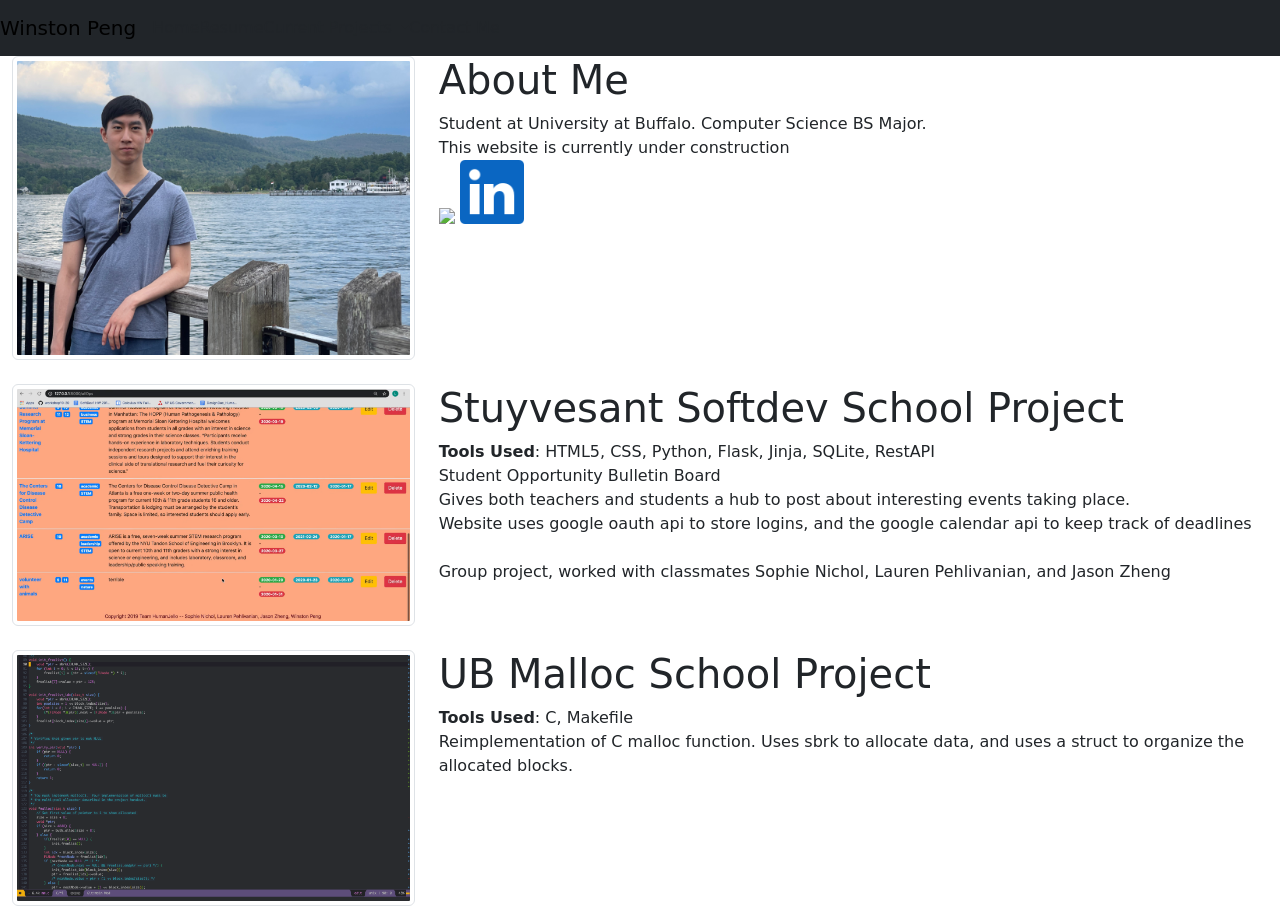
==== index.html @ 730447e4 "fix cse 220 link, but the repo is still private" ====
<!DOCTYPE html>
<html>
    <head>
        <meta charset="utf-8">
        <meta name="viewport" content="width=device-width, initial-scale=1">

        <meta name="author" content="Winston Peng">

        <title> Winston Peng </title>

        <link href="https://cdn.jsdelivr.net/npm/bootstrap@5.1.3/dist/css/bootstrap.min.css" rel="stylesheet" integrity="sha384-1BmE4kWBq78iYhFldvKuhfTAU6auU8tT94WrHftjDbrCEXSU1oBoqyl2QvZ6jIW3" crossorigin="anonymous">
        <!-- <link rel="stylesheet" href="https://cdn.jsdelivr.net/npm/bootstrap@4.6.1/dist/css/bootstrap.min.css" integrity="sha384-zCbKRCUGaJDkqS1kPbPd7TveP5iyJE0EjAuZQTgFLD2ylzuqKfdKlfG/eSrtxUkn" crossorigin="anonymous"> -->
        <script src="https://code.jquery.com/jquery-3.4.1.min.js"></script>
        <!-- <script src="https://cdnjs.cloudflare.com/ajax/libs/popper.js/1.14.7/umd/popper.min.js"></script> -->
        <script src="https://stackpath.bootstrapcdn.com/bootstrap/4.3.1/js/bootstrap.min.js"></script>
        <link rel="stylesheet" href="https://fonts.googleapis.com/css?family=Montserrat:400,700%7CZilla+Slab:400,400i,700%7CRoboto+Mono&display=swap">
        <script src="https://kit.fontawesome.com/8652b3eb34.js" crossorigin="anonymous"></script>       

        <style type="text/css">
            .dropdown:hover .dropdown-menu {
                display: block;
            }
            .github-icon:hover {
                width: 70px
            }
            .icon-link {
                text-decoration: none;
                border: none;
            }
        </style>
    </head>
    <body>
        <div class="container-fluid">
            <div class="row">
                <nav class="navbar navbar-expand-sm bg-dark">
                    <div class="navbar-brand">
                        <div class="nav-item"> <a class="nav-link active" href="https://creativepenguin.github.io"> Winston Peng </a> </div>
                    </div>
                    <div class="collapse navbar-collapse show">
                        <div class="nav-item"> <a class="nav-link" href="https://creativepenguin.github.io"> Home </a> </div>
                        <div class="nav-item"> <a class="nav-link" href="resources/resume.pdf"> Resume </a></div>
                        <div class="nav-item dropdown"> 
                            <a class="nav-link dropdown-toggle" href="https://github.com/creativepenguin" data-toggle="dropdown" aria-expanded="false"> Current Projects </a> 
                            <div class="dropdown-menu">
                                <a class="dropdown-item" href="https://github.com/CreativePenguin/flix"> Codepath IOS Apps </a>
                                <a class="dropdown-item" href="https://github.com/CreativePenguin/d-dice"> Dnd Dice App </a>
                            </div>
                        </div>
                        <div class="nav-item"> <a class="nav-link" href="mailto: wpeng2@buffalo.edu"> Contact Me </a></div>
                    </div>
                </nav>
            </div>

            <div class="row">
                <div class="col-sm-4">
                    <img class="img-thumbnail" src="resources/headshot.jpg">
                </div>
                <div class="col-sm-8">
                    <h1>About Me</h1>
                    Student at University at Buffalo. Computer Science BS Major.
                    <br>
                    This website is currently under construction
                    <br>
                    <!-- <ul class="network-icon">
                        <li style="display: inline;">
                            <a href="https://github.com/CreativePenguin">
                                <img class="github-icon" src="resources/GitHub-Mark-64px.png">
                            </a>
                        </li>
                        <li style="display: inline;">
                            <a href="https://www.linkedin.com/in/winston-peng-1851bb230/">
                                <img class="github-icon" src="resources/In-Blue-72.png" style="width: 64px;">
                            </a>
                        </li>
                    </ul> -->
                    <a href="https://github.com/CreativePenguin" class="icon-link">
                        <img class="github-icon" src="resources/GitHub-Mark-64px.png">
                    </a>
                    <a href="https://www.linkedin.com/in/winston-peng-1851bb230/" class="icon-link">
                        <img class="github-icon" src="resources/In-Blue-72.png" style="width: 64px;">
                    </a>
                    <!-- <a href="mailto: wpeng2@buffalo.edu" class="icon-link">
                        <i class="fa-solid fa-envelope"></i>
                    </a> -->
                </div>
            </div>

            <br>

            <div class="row">
                <div class="col-sm-4">
                    <!-- <img class="img-thumbnail" src="resources/stuy-quiz-game.png"> -->
                    <img class="img-thumbnail" src="resources/stuy-op-board.png">
                </div>
                <div class="col-sm-8">
                    <h1>
                        Stuyvesant Softdev School Project 
                        <a href="https://github.com/snichol00/HumanJello" class="icon-link">
                            <i class="fa-brands fa-github">
                            </i>
                        </a>
                        <a href="https://youtu.be/OmoZDhp1rRk" class="icon-link">
                            <i class="fa-brands fa-youtube"></i>
                        </a>
                    </h1>
                    <b>Tools Used</b>: HTML5, CSS, Python, Flask, Jinja, SQLite, RestAPI
                    <br>
                    Student Opportunity Bulletin Board<br>
                    Gives both teachers and students a hub to post about interesting events taking place. <br>
                    Website uses google oauth api to store logins, and the google calendar api to keep
                    track of deadlines<br><br>
                    Group project, worked with classmates Sophie Nichol, Lauren Pehlivanian, and Jason Zheng
                </div>
            </div>

            <br>

            <div class="row">
                <div class="col-sm-4">
                    <img class="img-thumbnail" src="resources/systems-malloc.png">
                </div>
                <div class="col-sm-8">
                    <h1>
                        UB Malloc School Project
                        <!-- <a href="https://github.com/ub-cse220-f21/pa4-malloc-CreativePenguin">
                            <img src="resources/GitHub-Mark-32px.png">
                        </a> -->
                        <a href="https://github.com/ub-cse220-f21/pa4-malloc-CreativePenguin" class="icon-link">
                            <i class="fab-brands fa-github"></i>
                        </a>
                    </h1>
                    <b>Tools Used</b>: C, Makefile
                    <br>
                    Reimplementation of C malloc function. Uses sbrk to allocate data, and uses a struct to organize
                    the allocated blocks.
                </div>
            </div>

        </div>

        <script src="https://cdn.jsdelivr.net/npm/bootstrap@5.1.3/dist/js/bootstrap.bundle.min.js" integrity="sha384-ka7Sk0Gln4gmtz2MlQnikT1wXgYsOg+OMhuP+IlRH9sENBO0LRn5q+8nbTov4+1p" crossorigin="anonymous"></script>
    </body>
</html>
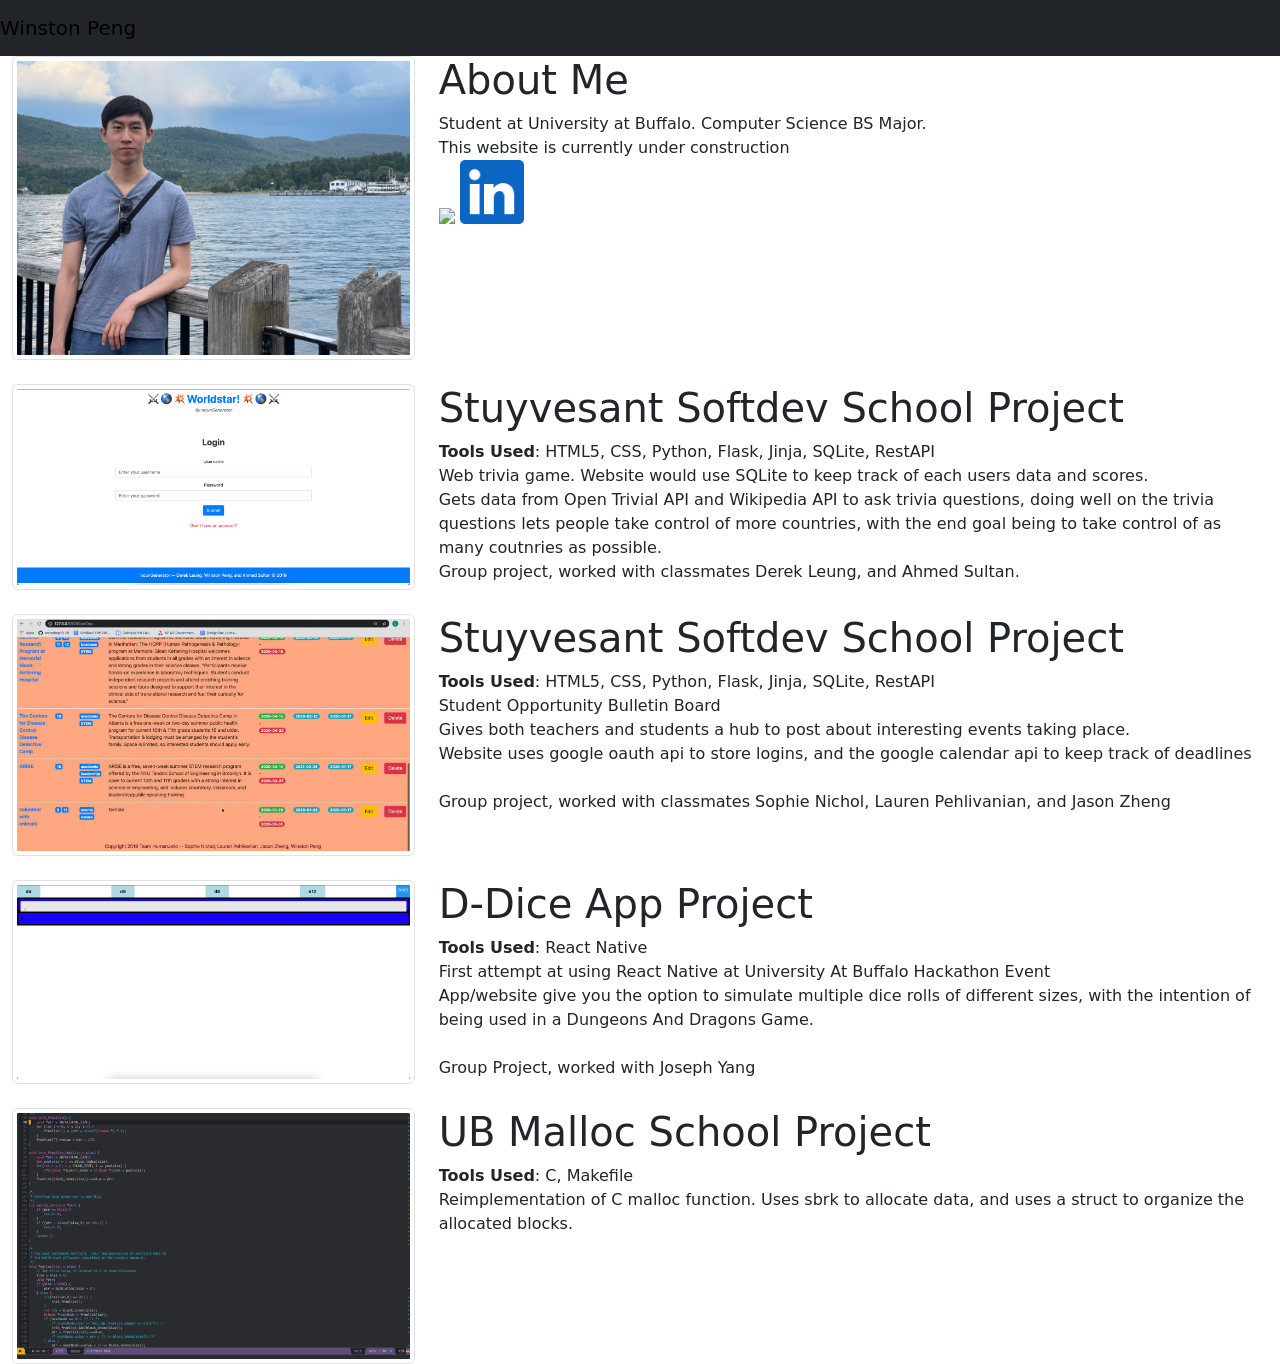
==== commit 3dfe299f: "Add more projects even the ones I'm not proud of Though unfortunately I couldn't add you, given that" ====
--- a/index.html
+++ b/index.html
@@ -17,16 +17,16 @@
         <script src="https://kit.fontawesome.com/8652b3eb34.js" crossorigin="anonymous"></script>       
 
         <style type="text/css">
-            .dropdown:hover .dropdown-menu {
-                display: block;
-            }
-            .github-icon:hover {
-                width: 70px
-            }
-            .icon-link {
-                text-decoration: none;
-                border: none;
-            }
+         .dropdown:hover .dropdown-menu {
+             display: block;
+         }
+         .github-icon:hover {
+             width: 70px
+         }
+         .icon-link {
+             text-decoration: none;
+             border: none;
+         }
         </style>
     </head>
     <body>
@@ -62,17 +62,17 @@
                     This website is currently under construction
                     <br>
                     <!-- <ul class="network-icon">
-                        <li style="display: inline;">
-                            <a href="https://github.com/CreativePenguin">
-                                <img class="github-icon" src="resources/GitHub-Mark-64px.png">
-                            </a>
-                        </li>
-                        <li style="display: inline;">
-                            <a href="https://www.linkedin.com/in/winston-peng-1851bb230/">
-                                <img class="github-icon" src="resources/In-Blue-72.png" style="width: 64px;">
-                            </a>
-                        </li>
-                    </ul> -->
+                         <li style="display: inline;">
+                         <a href="https://github.com/CreativePenguin">
+                         <img class="github-icon" src="resources/GitHub-Mark-64px.png">
+                         </a>
+                         </li>
+                         <li style="display: inline;">
+                         <a href="https://www.linkedin.com/in/winston-peng-1851bb230/">
+                         <img class="github-icon" src="resources/In-Blue-72.png" style="width: 64px;">
+                         </a>
+                         </li>
+                         </ul> -->
                     <a href="https://github.com/CreativePenguin" class="icon-link">
                         <img class="github-icon" src="resources/GitHub-Mark-64px.png">
                     </a>
@@ -80,8 +80,31 @@
                         <img class="github-icon" src="resources/In-Blue-72.png" style="width: 64px;">
                     </a>
                     <!-- <a href="mailto: wpeng2@buffalo.edu" class="icon-link">
-                        <i class="fa-solid fa-envelope"></i>
-                    </a> -->
+                         <i class="fa-solid fa-envelope"></i>
+                         </a> -->
+                </div>
+            </div>
+
+            <br>
+
+            <div class="row">
+                <div class="col-sm-4">
+                    <img class="img-thumbnail" src="resources/stuy-quiz-game.png">
+                </div>
+                <div class="col-sm-8">
+                    <h1>
+                        Stuyvesant Softdev School Project 
+                        <a href="https://github.com/CreativePenguin/nounGenerator">
+                            <i class="fa-brands fa-github"></i>
+                        </a>
+                    </h1>
+                    <b>Tools Used</b>: HTML5, CSS, Python, Flask, Jinja, SQLite, RestAPI
+                    <br>
+                    Web trivia game. Website would use SQLite to keep track of each users data and scores. <br>
+                    Gets data from Open Trivial API and Wikipedia API to ask trivia questions, doing well on 
+                    the trivia questions lets people take control of more countries, with the end goal being to
+                    take control of as many coutnries as possible. <br>
+                    Group project, worked with classmates Derek Leung, and Ahmed Sultan.
                 </div>
             </div>
 
@@ -117,16 +140,44 @@
 
             <div class="row">
                 <div class="col-sm-4">
+                    <img class="img-thumbnail" src="resources/d-dice-app.png">
+                </div>
+                <div class="col-sm-8">
+                    <h1>
+                        D-Dice App Project
+                        <!-- <a href="https://github.com/ub-cse220-f21/pa4-malloc-CreativePenguin">
+                             <img src="resources/GitHub-Mark-32px.png">
+                             </a> -->
+                        <a href="https://github.com/CreativePenguin/d-dice" class="icon-link">
+                            <i class="fa-brands fa-github"></i>
+                        </a>
+                    </h1>
+                    <b>Tools Used</b>: React Native
+                    <br>
+                    First attempt at using React Native at University At Buffalo Hackathon Event
+                    <br>
+                    App/website give you the option to simulate multiple dice rolls of different sizes,
+                    with the intention of being used in a Dungeons And Dragons Game.
+                    <br>
+                    <br>
+                    Group Project, worked with Joseph Yang
+                </div>
+            </div>
+
+            <br>
+
+            <div class="row">
+                <div class="col-sm-4">
                     <img class="img-thumbnail" src="resources/systems-malloc.png">
                 </div>
                 <div class="col-sm-8">
                     <h1>
                         UB Malloc School Project
                         <!-- <a href="https://github.com/ub-cse220-f21/pa4-malloc-CreativePenguin">
-                            <img src="resources/GitHub-Mark-32px.png">
-                        </a> -->
+                             <img src="resources/GitHub-Mark-32px.png">
+                             </a> -->
                         <a href="https://github.com/ub-cse220-f21/pa4-malloc-CreativePenguin" class="icon-link">
-                            <i class="fab-brands fa-github"></i>
+                            <i class="fa-brands fa-github"></i>
                         </a>
                     </h1>
                     <b>Tools Used</b>: C, Makefile
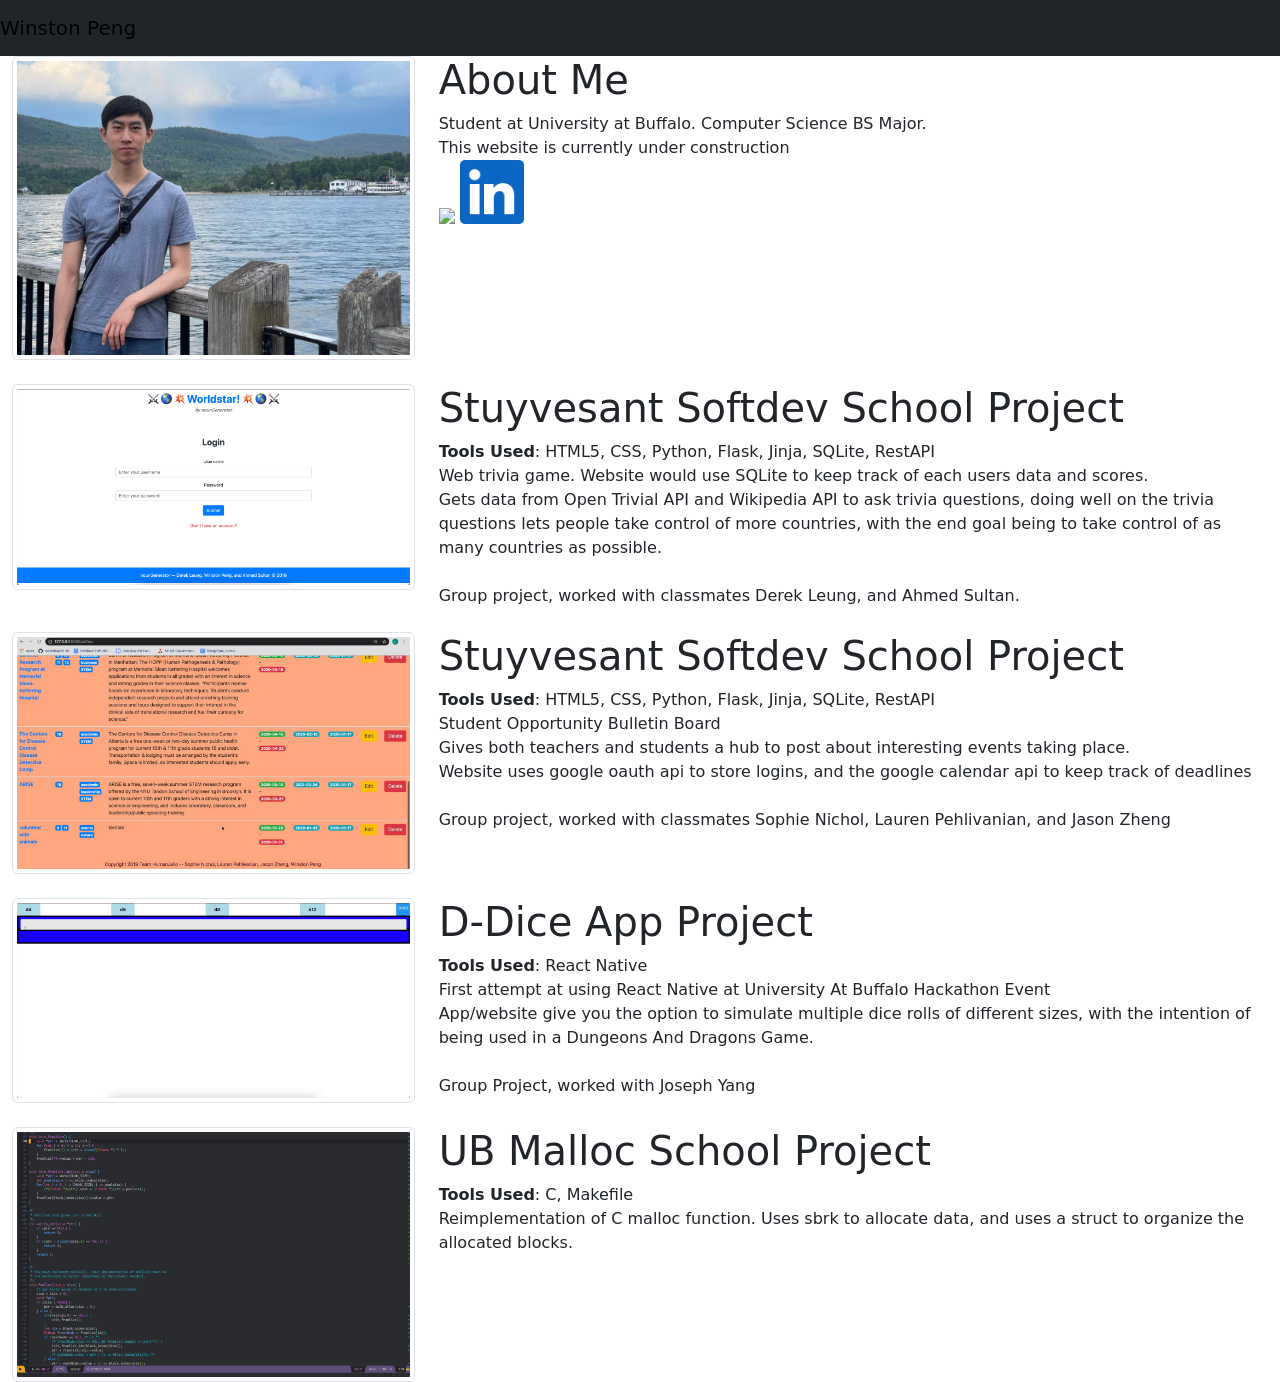
==== commit 3c2e8ff2: "Fix typo in countries Unfortunately, scientists are still unable to fix the fact that you're ugly." ====
--- a/index.html
+++ b/index.html
@@ -103,7 +103,7 @@
                     Web trivia game. Website would use SQLite to keep track of each users data and scores. <br>
                     Gets data from Open Trivial API and Wikipedia API to ask trivia questions, doing well on 
                     the trivia questions lets people take control of more countries, with the end goal being to
-                    take control of as many coutnries as possible. <br>
+                    take control of as many countries as possible. <br> <br>
                     Group project, worked with classmates Derek Leung, and Ahmed Sultan.
                 </div>
             </div>
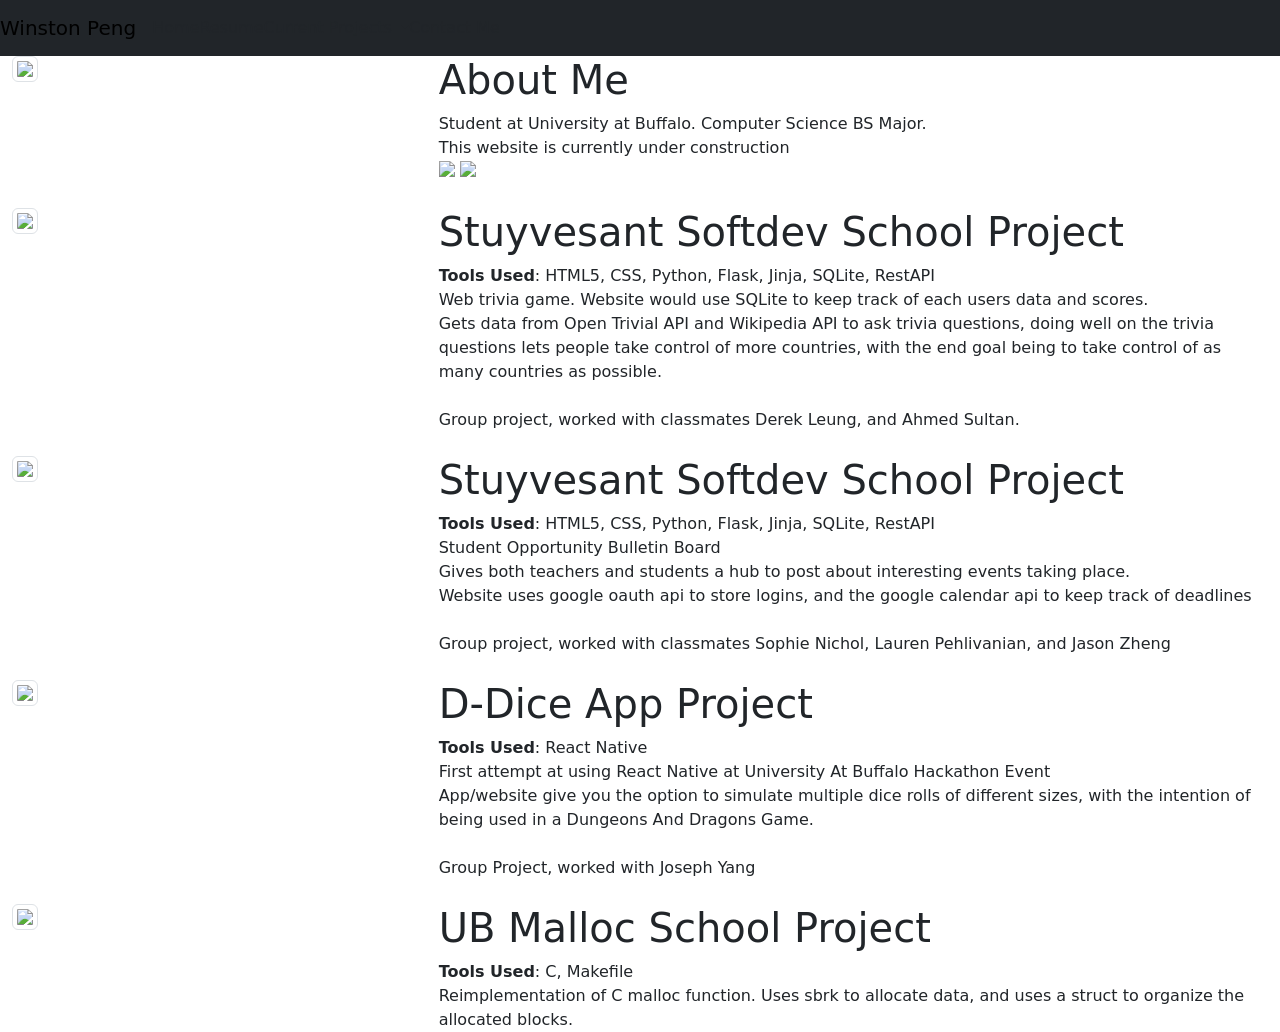
==== commit 31a22755: "Add the deadbeat buzzer thing that I might be too lazy to actually complete. What else is new?" ====
--- a/index.html
+++ b/index.html
@@ -15,6 +15,35 @@
         <script src="https://stackpath.bootstrapcdn.com/bootstrap/4.3.1/js/bootstrap.min.js"></script>
         <link rel="stylesheet" href="https://fonts.googleapis.com/css?family=Montserrat:400,700%7CZilla+Slab:400,400i,700%7CRoboto+Mono&display=swap">
         <script src="https://kit.fontawesome.com/8652b3eb34.js" crossorigin="anonymous"></script>       
+        <script type="text/javascript" src="https://npmcdn.com/parse/dist/parse.min.js"></script>
+
+        <script type="text/javascript">
+          Parse.initialize("a395qIKwrAXtwHaqzTTpTUml97jatfnlGYv6yYnk", "V0hE8wvo8veyhpxe0vwEHo5DwlY9coDzVVY4uWGT");
+          Parse.serverURL='https://parseapi.back4app.com/'
+
+          async function createParseUser() {
+            let user = new Parse.user();
+            user.set("username", document.getElementById("username").value);
+            user.set("email", document.getElementById("email").value);
+            user.set("password", document.getElementById("password").value);
+            try {
+              user = await user.save();
+              if (user !== null) {
+                alert(
+                  `New Object created with success! ObjectId: ${
+                    user.id
+                  }, ${user.get("username")}`
+                );
+              }
+            } catch (error) {
+              alert(`Error: ${error.message}`);
+            }
+          }
+
+          document.getElementById("createButton").addEventListener("click", async function () {
+            createParseUser();
+          });
+        </script>
 
         <style type="text/css">
          .dropdown:hover .dropdown-menu {
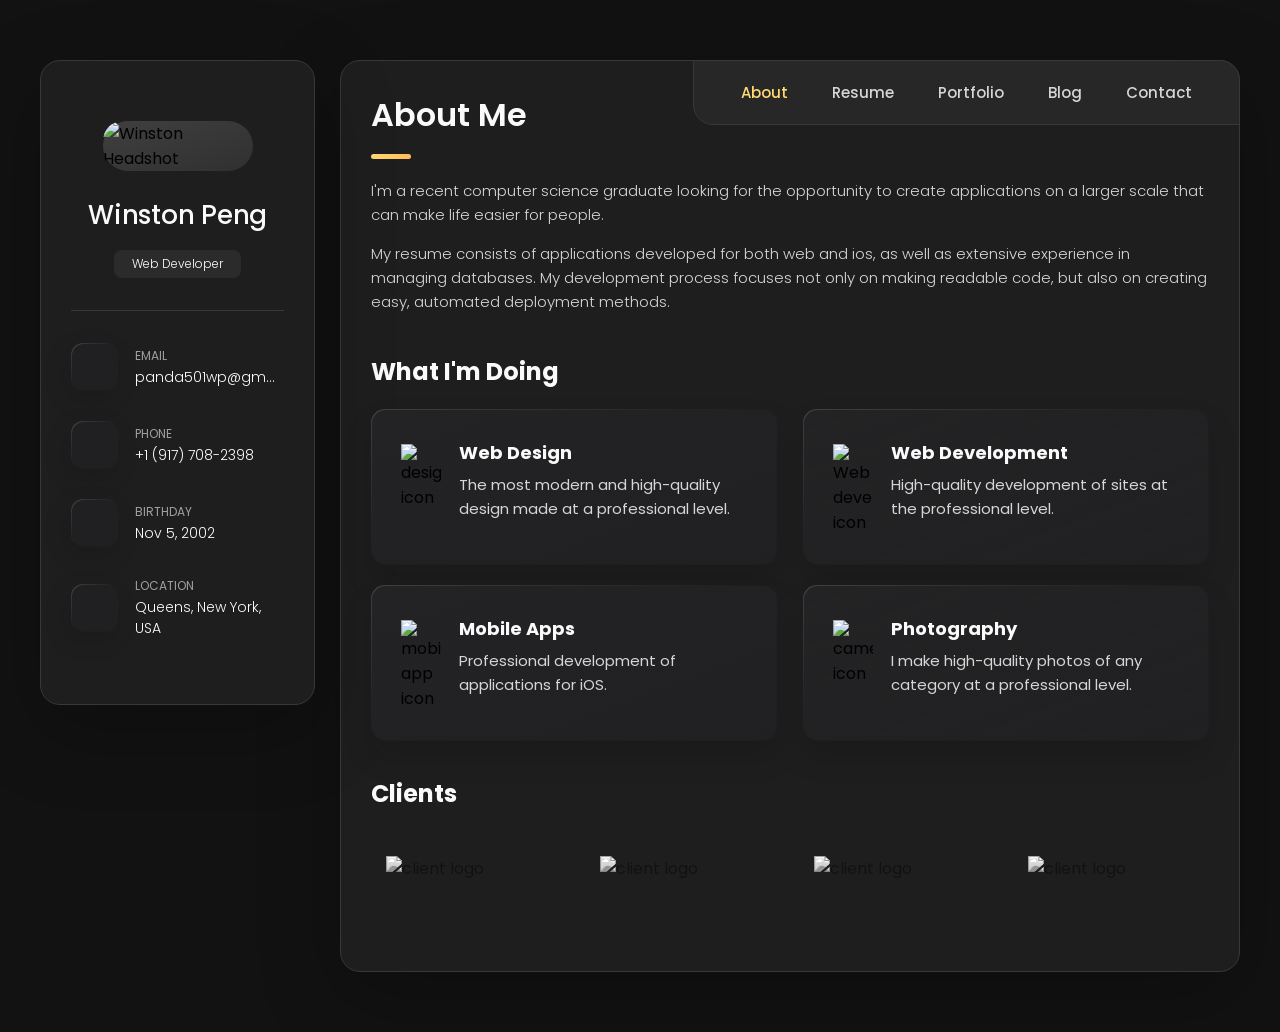
==== commit 0cafcde1: "Personalize initial welcome page, and attempt to modify blog" ====
--- a/index.html
+++ b/index.html
@@ -1,223 +1,916 @@
 <!DOCTYPE html>
-<html>
-    <head>
-        <meta charset="utf-8">
-        <meta name="viewport" content="width=device-width, initial-scale=1">
-
-        <meta name="author" content="Winston Peng">
-
-        <title> Winston Peng </title>
-
-        <link href="https://cdn.jsdelivr.net/npm/bootstrap@5.1.3/dist/css/bootstrap.min.css" rel="stylesheet" integrity="sha384-1BmE4kWBq78iYhFldvKuhfTAU6auU8tT94WrHftjDbrCEXSU1oBoqyl2QvZ6jIW3" crossorigin="anonymous">
-        <!-- <link rel="stylesheet" href="https://cdn.jsdelivr.net/npm/bootstrap@4.6.1/dist/css/bootstrap.min.css" integrity="sha384-zCbKRCUGaJDkqS1kPbPd7TveP5iyJE0EjAuZQTgFLD2ylzuqKfdKlfG/eSrtxUkn" crossorigin="anonymous"> -->
-        <script src="https://code.jquery.com/jquery-3.4.1.min.js"></script>
-        <!-- <script src="https://cdnjs.cloudflare.com/ajax/libs/popper.js/1.14.7/umd/popper.min.js"></script> -->
-        <script src="https://stackpath.bootstrapcdn.com/bootstrap/4.3.1/js/bootstrap.min.js"></script>
-        <link rel="stylesheet" href="https://fonts.googleapis.com/css?family=Montserrat:400,700%7CZilla+Slab:400,400i,700%7CRoboto+Mono&display=swap">
-        <script src="https://kit.fontawesome.com/8652b3eb34.js" crossorigin="anonymous"></script>       
-        <script type="text/javascript" src="https://npmcdn.com/parse/dist/parse.min.js"></script>
-
-        <script type="text/javascript">
-          Parse.initialize("a395qIKwrAXtwHaqzTTpTUml97jatfnlGYv6yYnk", "V0hE8wvo8veyhpxe0vwEHo5DwlY9coDzVVY4uWGT");
-          Parse.serverURL='https://parseapi.back4app.com/'
-
-          async function createParseUser() {
-            let user = new Parse.user();
-            user.set("username", document.getElementById("username").value);
-            user.set("email", document.getElementById("email").value);
-            user.set("password", document.getElementById("password").value);
-            try {
-              user = await user.save();
-              if (user !== null) {
-                alert(
-                  `New Object created with success! ObjectId: ${
-                    user.id
-                  }, ${user.get("username")}`
-                );
-              }
-            } catch (error) {
-              alert(`Error: ${error.message}`);
-            }
-          }
-
-          document.getElementById("createButton").addEventListener("click", async function () {
-            createParseUser();
-          });
-        </script>
-
-        <style type="text/css">
-         .dropdown:hover .dropdown-menu {
-             display: block;
-         }
-         .github-icon:hover {
-             width: 70px
-         }
-         .icon-link {
-             text-decoration: none;
-             border: none;
-         }
-        </style>
-    </head>
-    <body>
-        <div class="container-fluid">
-            <div class="row">
-                <nav class="navbar navbar-expand-sm bg-dark">
-                    <div class="navbar-brand">
-                        <div class="nav-item"> <a class="nav-link active" href="https://creativepenguin.github.io"> Winston Peng </a> </div>
-                    </div>
-                    <div class="collapse navbar-collapse show">
-                        <div class="nav-item"> <a class="nav-link" href="https://creativepenguin.github.io"> Home </a> </div>
-                        <div class="nav-item"> <a class="nav-link" href="resources/resume.pdf"> Resume </a></div>
-                        <div class="nav-item dropdown"> 
-                            <a class="nav-link dropdown-toggle" href="https://github.com/creativepenguin" data-toggle="dropdown" aria-expanded="false"> Current Projects </a> 
-                            <div class="dropdown-menu">
-                                <a class="dropdown-item" href="https://github.com/CreativePenguin/flix"> Codepath IOS Apps </a>
-                                <a class="dropdown-item" href="https://github.com/CreativePenguin/d-dice"> Dnd Dice App </a>
-                            </div>
-                        </div>
-                        <div class="nav-item"> <a class="nav-link" href="mailto: wpeng2@buffalo.edu"> Contact Me </a></div>
-                    </div>
-                </nav>
-            </div>
-
-            <div class="row">
-                <div class="col-sm-4">
-                    <img class="img-thumbnail" src="resources/headshot.jpg">
-                </div>
-                <div class="col-sm-8">
-                    <h1>About Me</h1>
-                    Student at University at Buffalo. Computer Science BS Major.
-                    <br>
-                    This website is currently under construction
-                    <br>
-                    <!-- <ul class="network-icon">
-                         <li style="display: inline;">
-                         <a href="https://github.com/CreativePenguin">
-                         <img class="github-icon" src="resources/GitHub-Mark-64px.png">
-                         </a>
-                         </li>
-                         <li style="display: inline;">
-                         <a href="https://www.linkedin.com/in/winston-peng-1851bb230/">
-                         <img class="github-icon" src="resources/In-Blue-72.png" style="width: 64px;">
-                         </a>
-                         </li>
-                         </ul> -->
-                    <a href="https://github.com/CreativePenguin" class="icon-link">
-                        <img class="github-icon" src="resources/GitHub-Mark-64px.png">
-                    </a>
-                    <a href="https://www.linkedin.com/in/winston-peng-1851bb230/" class="icon-link">
-                        <img class="github-icon" src="resources/In-Blue-72.png" style="width: 64px;">
-                    </a>
-                    <!-- <a href="mailto: wpeng2@buffalo.edu" class="icon-link">
-                         <i class="fa-solid fa-envelope"></i>
-                         </a> -->
-                </div>
-            </div>
-
-            <br>
-
-            <div class="row">
-                <div class="col-sm-4">
-                    <img class="img-thumbnail" src="resources/stuy-quiz-game.png">
-                </div>
-                <div class="col-sm-8">
-                    <h1>
-                        Stuyvesant Softdev School Project 
-                        <a href="https://github.com/CreativePenguin/nounGenerator">
-                            <i class="fa-brands fa-github"></i>
-                        </a>
-                    </h1>
-                    <b>Tools Used</b>: HTML5, CSS, Python, Flask, Jinja, SQLite, RestAPI
-                    <br>
-                    Web trivia game. Website would use SQLite to keep track of each users data and scores. <br>
-                    Gets data from Open Trivial API and Wikipedia API to ask trivia questions, doing well on 
-                    the trivia questions lets people take control of more countries, with the end goal being to
-                    take control of as many countries as possible. <br> <br>
-                    Group project, worked with classmates Derek Leung, and Ahmed Sultan.
-                </div>
-            </div>
-
-            <br>
-
-            <div class="row">
-                <div class="col-sm-4">
-                    <!-- <img class="img-thumbnail" src="resources/stuy-quiz-game.png"> -->
-                    <img class="img-thumbnail" src="resources/stuy-op-board.png">
-                </div>
-                <div class="col-sm-8">
-                    <h1>
-                        Stuyvesant Softdev School Project 
-                        <a href="https://github.com/snichol00/HumanJello" class="icon-link">
-                            <i class="fa-brands fa-github">
-                            </i>
-                        </a>
-                        <a href="https://youtu.be/OmoZDhp1rRk" class="icon-link">
-                            <i class="fa-brands fa-youtube"></i>
-                        </a>
-                    </h1>
-                    <b>Tools Used</b>: HTML5, CSS, Python, Flask, Jinja, SQLite, RestAPI
-                    <br>
-                    Student Opportunity Bulletin Board<br>
-                    Gives both teachers and students a hub to post about interesting events taking place. <br>
-                    Website uses google oauth api to store logins, and the google calendar api to keep
-                    track of deadlines<br><br>
-                    Group project, worked with classmates Sophie Nichol, Lauren Pehlivanian, and Jason Zheng
-                </div>
-            </div>
-
-            <br>
-
-            <div class="row">
-                <div class="col-sm-4">
-                    <img class="img-thumbnail" src="resources/d-dice-app.png">
-                </div>
-                <div class="col-sm-8">
-                    <h1>
-                        D-Dice App Project
-                        <!-- <a href="https://github.com/ub-cse220-f21/pa4-malloc-CreativePenguin">
-                             <img src="resources/GitHub-Mark-32px.png">
-                             </a> -->
-                        <a href="https://github.com/CreativePenguin/d-dice" class="icon-link">
-                            <i class="fa-brands fa-github"></i>
-                        </a>
-                    </h1>
-                    <b>Tools Used</b>: React Native
-                    <br>
-                    First attempt at using React Native at University At Buffalo Hackathon Event
-                    <br>
-                    App/website give you the option to simulate multiple dice rolls of different sizes,
-                    with the intention of being used in a Dungeons And Dragons Game.
-                    <br>
-                    <br>
-                    Group Project, worked with Joseph Yang
-                </div>
-            </div>
-
-            <br>
-
-            <div class="row">
-                <div class="col-sm-4">
-                    <img class="img-thumbnail" src="resources/systems-malloc.png">
-                </div>
-                <div class="col-sm-8">
-                    <h1>
-                        UB Malloc School Project
-                        <!-- <a href="https://github.com/ub-cse220-f21/pa4-malloc-CreativePenguin">
-                             <img src="resources/GitHub-Mark-32px.png">
-                             </a> -->
-                        <a href="https://github.com/ub-cse220-f21/pa4-malloc-CreativePenguin" class="icon-link">
-                            <i class="fa-brands fa-github"></i>
-                        </a>
-                    </h1>
-                    <b>Tools Used</b>: C, Makefile
-                    <br>
-                    Reimplementation of C malloc function. Uses sbrk to allocate data, and uses a struct to organize
-                    the allocated blocks.
-                </div>
-            </div>
-
+<html lang="en">
+
+<head>
+  <meta charset="UTF-8">
+  <meta http-equiv="X-UA-Compatible" content="IE=edge">
+  <meta name="viewport" content="width=device-width, initial-scale=1.0">
+  <title>vCard - Personal Portfolio</title>
+
+  <!--
+    - favicon
+  -->
+  <link rel="shortcut icon" href="./assets/images/logo.ico" type="image/x-icon">
+
+  <!--
+    - custom css link
+  -->
+  <link rel="stylesheet" href="./assets/css/style.css">
+
+  <!--
+    - google font link
+  -->
+  <link rel="preconnect" href="https://fonts.googleapis.com">
+  <link rel="preconnect" href="https://fonts.gstatic.com" crossorigin>
+  <link href="https://fonts.googleapis.com/css2?family=Poppins:wght@300;400;500;600&display=swap" rel="stylesheet">
+</head>
+
+<body>
+
+  <!--
+    - #MAIN
+  -->
+
+  <main>
+
+    <!--
+      - #SIDEBAR
+    -->
+
+    <aside class="sidebar" data-sidebar>
+
+      <div class="sidebar-info">
+
+        <figure class="avatar-box">
+          <!-- <img src="./assets/images/my-avatar.png" alt="Richard Headshot" width="80"> -->
+          <!-- <img src="./assets/images/RHA Headshot.jpg" alt="Winston Headshot" style="width: 80%; border-radius: 20px"> -->
+          <img src="./assets/images/RHA Headshot.jpg" alt="Winston Headshot" class="avatar-img">
+        </figure>
+
+        <div class="info-content">
+          <h1 class="name" title="Winston Peng">Winston Peng</h1>
+
+          <p class="title">Web Developer</p>
         </div>
 
-        <script src="https://cdn.jsdelivr.net/npm/bootstrap@5.1.3/dist/js/bootstrap.bundle.min.js" integrity="sha384-ka7Sk0Gln4gmtz2MlQnikT1wXgYsOg+OMhuP+IlRH9sENBO0LRn5q+8nbTov4+1p" crossorigin="anonymous"></script>
-    </body>
+        <button class="info_more-btn" data-sidebar-btn>
+          <span>Show Contacts</span>
+
+          <ion-icon name="chevron-down"></ion-icon>
+        </button>
+
+      </div>
+
+      <div class="sidebar-info_more">
+
+        <div class="separator"></div>
+
+        <ul class="contacts-list">
+
+          <li class="contact-item">
+
+            <div class="icon-box">
+              <ion-icon name="mail-outline"></ion-icon>
+            </div>
+
+            <div class="contact-info">
+              <p class="contact-title">Email</p>
+
+              <a href="mailto:panda501wp@gmail.com" class="contact-link">panda501wp@gmai.com</a>
+            </div>
+
+          </li>
+
+          <li class="contact-item">
+
+            <div class="icon-box">
+              <ion-icon name="phone-portrait-outline"></ion-icon>
+            </div>
+
+            <div class="contact-info">
+              <p class="contact-title">Phone</p>
+
+              <a href="tel:+19177082398" class="contact-link">+1 (917) 708-2398</a>
+            </div>
+
+          </li>
+
+          <li class="contact-item">
+
+            <div class="icon-box">
+              <ion-icon name="calendar-outline"></ion-icon>
+            </div>
+
+            <div class="contact-info">
+              <p class="contact-title">Birthday</p>
+
+              <time datetime="1982-06-23">Nov 5, 2002</time>
+            </div>
+
+          </li>
+
+          <li class="contact-item">
+
+            <div class="icon-box">
+              <ion-icon name="location-outline"></ion-icon>
+            </div>
+
+            <div class="contact-info">
+              <p class="contact-title">Location</p>
+
+              <address>Queens, New York, USA</address>
+            </div>
+
+          </li>
+
+        </ul>
+
+        <div class="separator"></div>
+
+        <ul class="social-list">
+
+          <li class="social-item">
+            <a href="https://linkedin.com/in/winston-peng" class="social-link">
+              <ion-icon name="logo-linkedin"></ion-icon>
+            </a>
+          </li>
+
+          <li class="social-item">
+            <a href="https://github.com/creativepenguin" class="social-link">
+              <ion-icon name="logo-github"></ion-icon>
+            </a>
+          </li>
+        </ul>
+
+      </div>
+
+    </aside>
+
+
+
+
+
+    <!--
+      - #main-content
+    -->
+
+    <div class="main-content">
+
+      <!--
+        - #NAVBAR
+      -->
+
+      <nav class="navbar">
+
+        <ul class="navbar-list">
+
+          <li class="navbar-item">
+            <button class="navbar-link  active" data-nav-link>About</button>
+          </li>
+
+          <li class="navbar-item">
+            <button class="navbar-link" data-nav-link>Resume</button>
+          </li>
+
+          <li class="navbar-item">
+            <button class="navbar-link" data-nav-link>Portfolio</button>
+          </li>
+
+          <li class="navbar-item">
+            <button class="navbar-link" data-nav-link>Blog</button>
+          </li>
+
+          <li class="navbar-item">
+            <button class="navbar-link" data-nav-link>Contact</button>
+          </li>
+
+        </ul>
+
+      </nav>
+
+
+
+
+
+      <!--
+        - #ABOUT
+      -->
+
+      <article class="about  active" data-page="about">
+
+        <header>
+          <h2 class="h2 article-title">About me</h2>
+        </header>
+
+        <section class="about-text">
+          <p>
+            I'm a recent computer science graduate looking for the opportunity to create applications on a larger scale that can make life easier for people.
+            <!-- I'm Creative Director and UI/UX Designer from Sydney, Australia, working in web development and print media. I enjoy turning complex problems into simple, beautiful and intuitive designs.  -->
+          </p>
+
+          <p>
+            My resume consists of applications developed for both web and ios, as well as extensive experience in managing databases.
+            <!-- I focus on making projects that would make life easier for myself, or give people the opportunity to share things with other people that would make life eaiser for them. -->
+            My development process focuses not only on making readable code, but also on creating easy, automated deployment methods.
+            <!-- Each of my projects have a focus on creating a product that is not only easy to use, but also easy to develop for, and contribute to. -->
+            <!-- My job is to build your website so that it is functional and user-friendly but at the same time attractive. Moreover, I add personal touch to your product and make sure that is eye-catching and easy to use. My aim is to bring across your message and identity in the most creative way. I created web design for many famous brand companies.  -->
+          </p>
+        </section>
+
+
+        <!--
+          - service
+        -->
+
+        <section class="service">
+
+          <h3 class="h3 service-title">What i'm doing</h3>
+
+          <ul class="service-list">
+
+            <li class="service-item">
+
+              <div class="service-icon-box">
+                <img src="./assets/images/icon-design.svg
+                " alt="design icon" width="40">
+              </div>
+
+              <div class="service-content-box">
+                <h4 class="h4 service-item-title">Web design</h4>
+
+                <p class="service-item-text">
+                  The most modern and high-quality design made at a professional level.
+                </p>
+              </div>
+
+            </li>
+
+            <li class="service-item">
+
+              <div class="service-icon-box">
+                <img src="./assets/images/icon-dev.svg" alt="Web development icon" width="40">
+              </div>
+
+              <div class="service-content-box">
+                <h4 class="h4 service-item-title">Web development</h4>
+
+                <p class="service-item-text">
+                  High-quality development of sites at the professional level.
+                </p>
+              </div>
+
+            </li>
+
+            <li class="service-item">
+
+              <div class="service-icon-box">
+                <img src="./assets/images/icon-app.svg" alt="mobile app icon" width="40">
+              </div>
+
+              <div class="service-content-box">
+                <h4 class="h4 service-item-title">Mobile apps</h4>
+
+                <p class="service-item-text">
+                  Professional development of applications for iOS.
+                </p>
+              </div>
+
+            </li>
+
+            <li class="service-item">
+
+              <div class="service-icon-box">
+                <img src="./assets/images/icon-photo.svg" alt="camera icon" width="40">
+              </div>
+
+              <div class="service-content-box">
+                <h4 class="h4 service-item-title">Photography</h4>
+
+                <p class="service-item-text">
+                  I make high-quality photos of any category at a professional level.
+                </p>
+              </div>
+
+            </li>
+
+          </ul>
+
+        </section>
+
+
+        <!--
+          - testimonials modal
+        -->
+
+        <div class="modal-container" data-modal-container>
+
+          <div class="overlay" data-overlay></div>
+
+          <section class="testimonials-modal">
+
+            <button class="modal-close-btn" data-modal-close-btn>
+              <ion-icon name="close-outline"></ion-icon>
+            </button>
+
+            <div class="modal-img-wrapper">
+              <figure class="modal-avatar-box">
+                <img src="./assets/images/avatar-1.png" alt="Daniel lewis" width="80" data-modal-img>
+              </figure>
+
+              <img src="./assets/images/icon-quote.svg" alt="quote icon">
+            </div>
+
+            <div class="modal-content">
+
+              <h4 class="h3 modal-title" data-modal-title>Daniel lewis</h4>
+
+              <time datetime="2021-06-14">14 June, 2021</time>
+
+              <div data-modal-text>
+                <p>
+                  Richard was hired to create a corporate identity. We were very pleased with the work done. She has a
+                  lot of experience
+                  and is very concerned about the needs of client. Lorem ipsum dolor sit amet, ullamcous cididt
+                  consectetur adipiscing
+                  elit, seds do et eiusmod tempor incididunt ut laborels dolore magnarels alia.
+                </p>
+              </div>
+
+            </div>
+
+          </section>
+
+        </div>
+
+
+        <!--
+          - clients
+        -->
+
+        <section class="clients">
+
+          <h3 class="h3 clients-title">Clients</h3>
+
+          <ul class="clients-list has-scrollbar">
+
+            <li class="clients-item">
+              <a href="#">
+                <img src="./assets/images/logo-1-color.png" alt="client logo">
+              </a>
+            </li>
+
+            <li class="clients-item">
+              <a href="#">
+                <img src="./assets/images/logo-2-color.png" alt="client logo">
+              </a>
+            </li>
+
+            <li class="clients-item">
+              <a href="#">
+                <img src="./assets/images/logo-3-color.png" alt="client logo">
+              </a>
+            </li>
+
+            <li class="clients-item">
+              <a href="#">
+                <img src="./assets/images/logo-4-color.png" alt="client logo">
+              </a>
+            </li>
+
+            <li class="clients-item">
+              <a href="#">
+                <img src="./assets/images/logo-5-color.png" alt="client logo">
+              </a>
+            </li>
+
+            <li class="clients-item">
+              <a href="#">
+                <img src="./assets/images/logo-6-color.png" alt="client logo">
+              </a>
+            </li>
+
+          </ul>
+
+        </section>
+
+      </article>
+
+
+
+
+
+      <!--
+        - #RESUME
+      -->
+
+      <article class="resume" data-page="resume">
+
+        <header>
+          <h2 class="h2 article-title">Resume</h2>
+        </header>
+
+        <section class="timeline">
+
+          <div class="title-wrapper">
+            <div class="icon-box">
+              <ion-icon name="book-outline"></ion-icon>
+            </div>
+
+            <h3 class="h3">Education</h3>
+          </div>
+
+          <ol class="timeline-list">
+
+            <li class="timeline-item">
+
+              <h4 class="h4 timeline-item-title">University at Buffalo</h4>
+
+              <span>2020 — 2024</span>
+
+              <p class="timeline-text">
+              </p>
+
+            </li>
+
+            <li class="timeline-item">
+
+              <h4 class="h4 timeline-item-title">Stuyvesant High School</h4>
+
+              <span>2016 — 2020</span>
+
+              <p class="timeline-text">
+                Robotics Club -- Head of Freshmen Orientation
+              </p>
+
+            </li>
+
+          </ol>
+
+        </section>
+
+        <section class="timeline">
+
+          <div class="title-wrapper">
+            <div class="icon-box">
+              <ion-icon name="book-outline"></ion-icon>
+            </div>
+
+            <h3 class="h3">Experience</h3>
+          </div>
+
+          <ol class="timeline-list">
+
+            <li class="timeline-item">
+
+              <h4 class="h4 timeline-item-title">Creative director</h4>
+
+              <span>2015 — Present</span>
+
+              <p class="timeline-text">
+                Nemo enim ipsam voluptatem blanditiis praesentium voluptum delenit atque corrupti, quos dolores et qvuas
+                molestias
+                exceptur.
+              </p>
+
+            </li>
+
+            <li class="timeline-item">
+
+              <h4 class="h4 timeline-item-title">Art director</h4>
+
+              <span>2013 — 2015</span>
+
+              <p class="timeline-text">
+                Nemo enims ipsam voluptatem, blanditiis praesentium voluptum delenit atque corrupti, quos dolores et
+                quas molestias
+                exceptur.
+              </p>
+
+            </li>
+
+            <li class="timeline-item">
+
+              <h4 class="h4 timeline-item-title">Web designer</h4>
+
+              <span>2010 — 2013</span>
+
+              <p class="timeline-text">
+                Nemo enims ipsam voluptatem, blanditiis praesentium voluptum delenit atque corrupti, quos dolores et
+                quas molestias
+                exceptur.
+              </p>
+
+            </li>
+
+          </ol>
+
+        </section>
+
+        <section class="skill">
+
+          <h3 class="h3 skills-title">My skills</h3>
+
+          <ul class="skills-list content-card">
+
+            <li class="skills-item">
+
+              <div class="title-wrapper">
+                <h5 class="h5">Web design</h5>
+                <data value="80">80%</data>
+              </div>
+
+              <div class="skill-progress-bg">
+                <div class="skill-progress-fill" style="width: 80%;"></div>
+              </div>
+
+            </li>
+
+            <li class="skills-item">
+
+              <div class="title-wrapper">
+                <h5 class="h5">Graphic design</h5>
+                <data value="70">70%</data>
+              </div>
+
+              <div class="skill-progress-bg">
+                <div class="skill-progress-fill" style="width: 70%;"></div>
+              </div>
+
+            </li>
+
+            <li class="skills-item">
+
+              <div class="title-wrapper">
+                <h5 class="h5">Branding</h5>
+                <data value="90">90%</data>
+              </div>
+
+              <div class="skill-progress-bg">
+                <div class="skill-progress-fill" style="width: 90%;"></div>
+              </div>
+
+            </li>
+
+            <li class="skills-item">
+
+              <div class="title-wrapper">
+                <h5 class="h5">WordPress</h5>
+                <data value="50">50%</data>
+              </div>
+
+              <div class="skill-progress-bg">
+                <div class="skill-progress-fill" style="width: 50%;"></div>
+              </div>
+
+            </li>
+
+          </ul>
+
+        </section>
+
+      </article>
+
+
+
+
+
+      <!--
+        - #PORTFOLIO
+      -->
+
+      <article class="portfolio" data-page="portfolio">
+
+        <header>
+          <h2 class="h2 article-title">Portfolio</h2>
+        </header>
+
+        <section class="projects">
+
+          <!-- <ul class="filter-list">
+
+            <li class="filter-item">
+              <button class="active" data-filter-btn>All</button>
+            </li>
+
+            <li class="filter-item">
+              <button data-filter-btn>Web design</button>
+            </li>
+
+            <li class="filter-item">
+              <button data-filter-btn>Applications</button>
+            </li>
+
+            <li class="filter-item">
+              <button data-filter-btn>Web development</button>
+            </li>
+
+          </ul> -->
+
+          <div class="filter-select-box">
+
+            <button class="filter-select" data-select>
+
+              <div class="select-value" data-selecct-value>Select category</div>
+
+              <div class="select-icon">
+                <ion-icon name="chevron-down"></ion-icon>
+              </div>
+
+            </button>
+
+            <ul class="select-list">
+
+              <li class="select-item">
+                <button data-select-item>All</button>
+              </li>
+
+              <li class="select-item">
+                <button data-select-item>Web design</button>
+              </li>
+
+              <li class="select-item">
+                <button data-select-item>Applications</button>
+              </li>
+
+              <li class="select-item">
+                <button data-select-item>Web development</button>
+              </li>
+
+            </ul>
+
+          </div>
+
+          <ul class="project-list">
+
+            <li class="project-item active">
+              <a href="https://project442jjaws.mooo.com/jjaws/">
+                <figure class="project-img">
+                  <div class="project-item-icon-box">
+                    <ion-icon name="eye-outline"></ion-icon>
+                  </div>
+
+                  <img src="./assets/images/project442jjaws.png" alt="TA Scheduler" loading="lazy">
+                </figure>
+                <h3 class="project-title">Online OH (A Scheduler Aid for TA's)</h3>
+
+                <p class="project-category">PHP Project with phpMyAdmin</p>
+              </a>
+            </li>
+
+            <li class="project-item  active" data-filter-item data-category="web development">
+              <a href="https://project312jesse.mooo.com/">
+                <figure class="project-img">
+                  <div class="project-item-icon-box">
+                    <ion-icon name="eye-outline"></ion-icon>
+                  </div>
+
+                  <img src="./assets/images/project312jesse.png" alt="Project 312" loading="lazy">
+                </figure>
+
+                <h3 class="project-title">Picture Sharing Site</h3>
+
+                <p class="project-category">Flask Project with Websockets</p>
+
+              </a>
+            </li>
+
+            <li class="project-item  active" data-filter-item data-category="web design">
+              <a href="#">
+
+                <figure class="project-img">
+                  <div class="project-item-icon-box">
+                    <ion-icon name="eye-outline"></ion-icon>
+                  </div>
+
+                  <img src="./assets/images/project-3.jpg" alt="fundo" loading="lazy">
+                </figure>
+
+                <h3 class="project-title">Fundo</h3>
+
+                <p class="project-category">Web design</p>
+
+              </a>
+            </li>
+
+            <li class="project-item  active" data-filter-item data-category="applications">
+              <a href="#">
+
+                <figure class="project-img">
+                  <div class="project-item-icon-box">
+                    <ion-icon name="eye-outline"></ion-icon>
+                  </div>
+
+                  <img src="./assets/images/project-4.png" alt="brawlhalla" loading="lazy">
+                </figure>
+
+                <h3 class="project-title">Brawlhalla</h3>
+
+                <p class="project-category">Applications</p>
+
+              </a>
+            </li>
+
+            <li class="project-item  active" data-filter-item data-category="web design">
+              <a href="#">
+
+                <figure class="project-img">
+                  <div class="project-item-icon-box">
+                    <ion-icon name="eye-outline"></ion-icon>
+                  </div>
+
+                  <img src="./assets/images/project-5.png" alt="dsm." loading="lazy">
+                </figure>
+
+                <h3 class="project-title">DSM.</h3>
+
+                <p class="project-category">Web design</p>
+
+              </a>
+            </li>
+
+            <li class="project-item  active" data-filter-item data-category="web design">
+              <a href="#">
+
+                <figure class="project-img">
+                  <div class="project-item-icon-box">
+                    <ion-icon name="eye-outline"></ion-icon>
+                  </div>
+
+                  <img src="./assets/images/project-6.png" alt="metaspark" loading="lazy">
+                </figure>
+
+                <h3 class="project-title">MetaSpark</h3>
+
+                <p class="project-category">Web design</p>
+
+              </a>
+            </li>
+
+            <li class="project-item  active" data-filter-item data-category="web development">
+              <a href="#">
+
+                <figure class="project-img">
+                  <div class="project-item-icon-box">
+                    <ion-icon name="eye-outline"></ion-icon>
+                  </div>
+
+                  <img src="./assets/images/project-7.png" alt="summary" loading="lazy">
+                </figure>
+
+                <h3 class="project-title">Summary</h3>
+
+                <p class="project-category">Web development</p>
+
+              </a>
+            </li>
+
+            <li class="project-item  active" data-filter-item data-category="applications">
+              <a href="#">
+
+                <figure class="project-img">
+                  <div class="project-item-icon-box">
+                    <ion-icon name="eye-outline"></ion-icon>
+                  </div>
+
+                  <img src="./assets/images/project-8.jpg" alt="task manager" loading="lazy">
+                </figure>
+
+                <h3 class="project-title">Task Manager</h3>
+
+                <p class="project-category">Applications</p>
+
+              </a>
+            </li>
+
+            <li class="project-item  active" data-filter-item data-category="web development">
+              <a href="#">
+
+                <figure class="project-img">
+                  <div class="project-item-icon-box">
+                    <ion-icon name="eye-outline"></ion-icon>
+                  </div>
+
+                  <img src="./assets/images/project-9.png" alt="arrival" loading="lazy">
+                </figure>
+
+                <h3 class="project-title">Arrival</h3>
+
+                <p class="project-category">Web development</p>
+
+              </a>
+            </li>
+
+          </ul>
+
+        </section>
+
+      </article>
+
+
+
+
+
+      <!--
+        - #BLOG
+      -->
+
+      <article class="blog" data-page="blog">
+
+        <header>
+          <h2 class="h2 article-title">Portfolio Redesign</h2>
+        </header>
+
+        <section class="blog-posts">
+
+          <div class="blank-columns"></div>
+          <div class="content-columns">
+            Lorem ipsum dolor sit amet, consectetur adipiscing elit, sed do eiusmod tempor incididunt ut labore et dolore magna aliqua. Ut enim ad minim veniam, quis nostrud exercitation ullamco laboris nisi ut aliquip ex ea commodo consequat. Duis aute irure dolor in reprehenderit in voluptate velit esse cillum dolore eu fugiat nulla pariatur. Excepteur sint occaecat cupidatat non proident, sunt in culpa qui officia deserunt mollit anim id est laborum.
+          </div>
+          <div class="content-columns">
+            Lorem ipsum dolor sit amet, consectetur adipiscing elit, sed do eiusmod tempor incididunt ut labore et dolore magna aliqua. Ut enim ad minim veniam, quis nostrud exercitation ullamco laboris nisi ut aliquip ex ea commodo consequat. Duis aute irure dolor in reprehenderit in voluptate velit esse cillum dolore eu fugiat nulla pariatur. Excepteur sint occaecat cupidatat non proident, sunt in culpa qui officia deserunt mollit anim id est laborum.
+          </div>
+          <div class="blank-columns"></div>
+
+          <div class="blank-columns"></div>
+          <div class="content-columns">
+            Lorem ipsum dolor sit amet, consectetur adipiscing elit, sed do eiusmod tempor incididunt ut labore et dolore magna aliqua. Ut enim ad minim veniam, quis nostrud exercitation ullamco laboris nisi ut aliquip ex ea commodo consequat. Duis aute irure dolor in reprehenderit in voluptate velit esse cillum dolore eu fugiat nulla pariatur. Excepteur sint occaecat cupidatat non proident, sunt in culpa qui officia deserunt mollit anim id est laborum.
+          </div>
+          <div class="content-columns">
+            Lorem ipsum dolor sit amet, consectetur adipiscing elit, sed do eiusmod tempor incididunt ut labore et dolore magna aliqua. Ut enim ad minim veniam, quis nostrud exercitation ullamco laboris nisi ut aliquip ex ea commodo consequat. Duis aute irure dolor in reprehenderit in voluptate velit esse cillum dolore eu fugiat nulla pariatur. Excepteur sint occaecat cupidatat non proident, sunt in culpa qui officia deserunt mollit anim id est laborum.
+          </div>
+          <div class="blank-columns"></div>
+
+        </section>
+
+      </article>
+
+
+
+
+
+      <!--
+        - #CONTACT
+      -->
+
+      <article class="contact" data-page="contact">
+
+        <header>
+          <h2 class="h2 article-title">Contact</h2>
+        </header>
+
+        <section class="mapbox" data-mapbox>
+          <figure>
+            <iframe
+              src="https://www.google.com/maps/embed?pb=!1m18!1m12!1m3!1d199666.5651251294!2d-121.58334177520186!3d38.56165006739519!2m3!1f0!2f0!3f0!3m2!1i1024!2i768!4f13.1!3m3!1m2!1s0x809ac672b28397f9%3A0x921f6aaa74197fdb!2sSacramento%2C%20CA%2C%20USA!5e0!3m2!1sen!2sbd!4v1647608789441!5m2!1sen!2sbd"
+              width="400" height="300" loading="lazy"></iframe>
+          </figure>
+        </section>
+
+        <section class="contact-form">
+
+          <h3 class="h3 form-title">Contact Form</h3>
+
+          <form action="#" class="form" data-form>
+
+            <div class="input-wrapper">
+              <input type="text" name="fullname" class="form-input" placeholder="Full name" required data-form-input>
+
+              <input type="email" name="email" class="form-input" placeholder="Email address" required data-form-input>
+            </div>
+
+            <textarea name="message" class="form-input" placeholder="Your Message" required data-form-input></textarea>
+
+            <button class="form-btn" type="submit" disabled data-form-btn>
+              <ion-icon name="paper-plane"></ion-icon>
+              <span>Send Message</span>
+            </button>
+
+          </form>
+
+        </section>
+
+      </article>
+
+    </div>
+
+  </main>
+
+
+
+
+
+
+  <!--
+    - custom js link
+  -->
+  <script src="./assets/js/script.js"></script>
+
+  <!--
+    - ionicon link
+  -->
+  <script type="module" src="https://unpkg.com/ionicons@5.5.2/dist/ionicons/ionicons.esm.js"></script>
+  <script nomodule src="https://unpkg.com/ionicons@5.5.2/dist/ionicons/ionicons.js"></script>
+
+</body>
+
 </html>
--- a/assets/css/style.css
+++ b/assets/css/style.css
@@ -0,0 +1,1822 @@
+/*-----------------------------------*\
+  #style.css
+\*-----------------------------------*/
+
+
+/**
+ * copyright 2022 @codewithsadee
+ */
+
+
+
+
+
+/*-----------------------------------*\
+  #CUSTOM PROPERTY
+\*-----------------------------------*/
+
+:root {
+
+  /**
+   * colors
+   */
+
+  /* gradient */
+
+  --bg-gradient-onyx: linear-gradient(
+    to bottom right, 
+    hsl(240, 1%, 25%) 3%, 
+    hsl(0, 0%, 19%) 97%
+  );
+  --bg-gradient-jet: linear-gradient(
+    to bottom right, 
+    hsla(240, 1%, 18%, 0.251) 0%, 
+    hsla(240, 2%, 11%, 0) 100%
+  ), hsl(240, 2%, 13%);
+  --bg-gradient-yellow-1: linear-gradient(
+    to bottom right, 
+    hsl(45, 100%, 71%) 0%, 
+    hsla(36, 100%, 69%, 0) 50%
+  );
+  --bg-gradient-yellow-2: linear-gradient(
+    135deg, 
+    hsla(45, 100%, 71%, 0.251) 0%, 
+    hsla(35, 100%, 68%, 0) 59.86%
+  ), hsl(240, 2%, 13%);
+  --border-gradient-onyx: linear-gradient(
+    to bottom right, 
+    hsl(0, 0%, 25%) 0%, 
+    hsla(0, 0%, 25%, 0) 50%
+  );
+  --text-gradient-yellow: linear-gradient(
+    to right, 
+    hsl(45, 100%, 72%), 
+    hsl(35, 100%, 68%)
+  );
+
+  /* solid */
+
+  --jet: hsl(0, 0%, 22%);
+  --onyx: hsl(240, 1%, 17%);
+  --eerie-black-1: hsl(240, 2%, 13%);
+  --eerie-black-2: hsl(240, 2%, 12%);
+  --smoky-black: hsl(0, 0%, 7%);
+  --white-1: hsl(0, 0%, 100%);
+  --white-2: hsl(0, 0%, 98%);
+  --orange-yellow-crayola: hsl(45, 100%, 72%);
+  --vegas-gold: hsl(45, 54%, 58%);
+  --light-gray: hsl(0, 0%, 84%);
+  --light-gray-70: hsla(0, 0%, 84%, 0.7);
+  --bittersweet-shimmer: hsl(0, 43%, 51%);
+
+  /**
+   * typography
+   */
+
+  /* font-family */
+  --ff-poppins: 'Poppins', sans-serif;
+
+  /* font-size */
+  --fs-1: 24px;
+  --fs-2: 18px;
+  --fs-3: 17px;
+  --fs-4: 16px;
+  --fs-5: 15px;
+  --fs-6: 14px;
+  --fs-7: 13px;
+  --fs-8: 11px;
+
+  /* font-weight */
+  --fw-300: 300;
+  --fw-400: 400;
+  --fw-500: 500;
+  --fw-600: 600;
+
+  /**
+   * shadow
+   */
+  
+  --shadow-1: -4px 8px 24px hsla(0, 0%, 0%, 0.25);
+  --shadow-2: 0 16px 30px hsla(0, 0%, 0%, 0.25);
+  --shadow-3: 0 16px 40px hsla(0, 0%, 0%, 0.25);
+  --shadow-4: 0 25px 50px hsla(0, 0%, 0%, 0.15);
+  --shadow-5: 0 24px 80px hsla(0, 0%, 0%, 0.25);
+
+  /**
+   * transition
+   */
+
+  --transition-1: 0.25s ease;
+  --transition-2: 0.5s ease-in-out;
+
+}
+
+
+
+
+
+/*-----------------------------------*\
+  #RESET
+\*-----------------------------------*/
+
+*, *::before, *::after {
+  margin: 0;
+  padding: 0;
+  box-sizing: border-box;
+}
+
+a { text-decoration: none; }
+
+li { list-style: none; }
+
+img, ion-icon, a, button, time, span { display: block; }
+
+button {
+  font: inherit;
+  background: none;
+  border: none;
+  text-align: left;
+  cursor: pointer;
+}
+
+input, textarea {
+  display: block;
+  width: 100%;
+  background: none;
+  font: inherit;
+}
+
+::selection {
+  background: var(--orange-yellow-crayola);
+  color: var(--smoky-black);
+}
+
+:focus { outline-color: var(--orange-yellow-crayola); }
+
+html { font-family: var(--ff-poppins); }
+
+body { background: var(--smoky-black); }
+
+
+
+
+
+/*-----------------------------------*\
+  #REUSED STYLE
+\*-----------------------------------*/
+
+.sidebar,
+article {
+  background: var(--eerie-black-2);
+  border: 1px solid var(--jet);
+  border-radius: 20px;
+  padding: 15px;
+  box-shadow: var(--shadow-1);
+  z-index: 1;
+}
+
+.separator {
+  width: 100%;
+  height: 1px;
+  background: var(--jet);
+  margin: 16px 0;
+}
+
+.icon-box {
+  position: relative;
+  background: var(--border-gradient-onyx);
+  width: 30px;
+  height: 30px;
+  border-radius: 8px;
+  display: flex;
+  justify-content: center;
+  align-items: center;
+  font-size: 16px;
+  color: var(--orange-yellow-crayola);
+  box-shadow: var(--shadow-1);
+  z-index: 1;
+}
+
+.icon-box::before {
+  content: "";
+  position: absolute;
+  inset: 1px;
+  background: var(--eerie-black-1);
+  border-radius: inherit;
+  z-index: -1;
+}
+
+.icon-box ion-icon { --ionicon-stroke-width: 35px; }
+
+article { display: none; }
+
+article.active {
+  display: block;
+  animation: fade 0.5s ease backwards;
+}
+
+@keyframes fade {
+  0% { opacity: 0; }
+  100% { opacity: 1; }
+}
+
+.h2,
+.h3,
+.h4,
+.h5 {
+  color: var(--white-2);
+  text-transform: capitalize;
+}
+
+.h2 { font-size: var(--fs-1); }
+
+.h3 { font-size: var(--fs-2); }
+
+.h4 { font-size: var(--fs-4); }
+
+.h5 {
+  font-size: var(--fs-7);
+  font-weight: var(--fw-500);
+}
+
+.article-title {
+  position: relative;
+  padding-bottom: 7px;
+}
+
+.article-title::after {
+  content: "";
+  position: absolute;
+  bottom: 0;
+  left: 0;
+  width: 30px;
+  height: 3px;
+  background: var(--text-gradient-yellow);
+  border-radius: 3px;
+}
+
+.has-scrollbar::-webkit-scrollbar {
+  width: 5px; /* for vertical scrollbar */
+  height: 5px; /* for horizontal scrollbar */
+}
+
+.has-scrollbar::-webkit-scrollbar-track {
+  background: var(--onyx);
+  border-radius: 5px;
+}
+
+.has-scrollbar::-webkit-scrollbar-thumb {
+  background: var(--orange-yellow-crayola);
+  border-radius: 5px;
+}
+
+.has-scrollbar::-webkit-scrollbar-button { width: 20px; }
+
+.content-card {
+  position: relative;
+  background: var(--border-gradient-onyx);
+  padding: 15px;
+  padding-top: 45px;
+  border-radius: 14px;
+  box-shadow: var(--shadow-2);
+  cursor: pointer;
+  z-index: 1;
+}
+
+.content-card::before {
+  content: "";
+  position: absolute;
+  inset: 1px;
+  background: var(--bg-gradient-jet);
+  border-radius: inherit;
+  z-index: -1;
+}
+
+
+
+
+
+/*-----------------------------------*\
+  #MAIN
+\*-----------------------------------*/
+
+main {
+  margin: 15px 12px;
+  margin-bottom: 75px;
+  min-width: 259px;
+}
+
+
+
+
+
+/*-----------------------------------*\
+  #SIDEBAR
+\*-----------------------------------*/
+
+.sidebar {
+  margin-bottom: 15px;
+  max-height: 112px;
+  overflow: hidden;
+  transition: var(--transition-2);
+}
+
+.sidebar.active { max-height: 405px; }
+
+.sidebar-info {
+  position: relative;
+  display: flex;
+  justify-content: flex-start;
+  align-items: center;
+  gap: 15px;
+}
+
+.avatar-box {
+  background: var(--bg-gradient-onyx);
+  border-radius: 20px;
+  /* padding: 5px;
+  display: flex;
+  align-items: center;
+  justify-content: center; */
+}
+
+.avatar-img {
+  width: 80%;
+  border-radius: 20px;
+}
+
+.info-content .name {
+  color: var(--white-2);
+  font-size: var(--fs-3);
+  font-weight: var(--fw-500);
+  letter-spacing: -0.25px;
+  margin-bottom: 10px;
+}
+
+.info-content .title {
+  color: var(--white-1);
+  background: var(--onyx);
+  font-size: var(--fs-8);
+  font-weight: var(--fw-300);
+  width: max-content;
+  padding: 3px 12px;
+  border-radius: 8px;
+}
+
+.info_more-btn {
+  position: absolute;
+  top: -15px;
+  right: -15px;
+  border-radius: 0 15px;
+  font-size: 13px;
+  color: var(--orange-yellow-crayola);
+  background: var(--border-gradient-onyx);
+  padding: 10px;
+  box-shadow: var(--shadow-2);
+  transition: var(--transition-1);
+  z-index: 1;
+}
+
+.info_more-btn::before {
+  content: "";
+  position: absolute;
+  inset: 1px;
+  border-radius: inherit;
+  background: var(--bg-gradient-jet);
+  transition: var(--transition-1);
+  z-index: -1;
+}
+
+.info_more-btn:hover,
+.info_more-btn:focus { background: var(--bg-gradient-yellow-1); }
+
+.info_more-btn:hover::before,
+.info_more-btn:focus::before { background: var(--bg-gradient-yellow-2); }
+
+.info_more-btn span { display: none; }
+
+.sidebar-info_more {
+  opacity: 0;
+  visibility: hidden;
+  transition: var(--transition-2);
+}
+
+.sidebar.active .sidebar-info_more {
+  opacity: 1;
+  visibility: visible;
+}
+
+.contacts-list {
+  display: grid;
+  grid-template-columns: 1fr;
+  gap: 16px;
+}
+
+.contact-item {
+  min-width: 100%;
+  display: flex;
+  align-items: center;
+  gap: 16px;
+}
+
+.contact-info {
+  max-width: calc(100% - 46px);
+  width: calc(100% - 46px);
+}
+
+.contact-title {
+  color: var(--light-gray-70);
+  font-size: var(--fs-8);
+  text-transform: uppercase;
+  margin-bottom: 2px;
+}
+
+.contact-info :is(.contact-link, time, address) {
+  color: var(--white-2);
+  font-size: var(--fs-7);
+}
+
+.contact-info address { font-style: normal; }
+
+.social-list {
+  display: flex;
+  justify-content: flex-start;
+  align-items: center;
+  gap: 15px;
+  padding-bottom: 4px;
+  padding-left: 7px;
+}
+
+.social-item .social-link {
+  color: var(--light-gray-70);
+  font-size: 18px;
+}
+
+
+.social-item .social-link:hover { color: var(--light-gray); }
+
+
+
+
+
+/*-----------------------------------*\
+  #NAVBAR
+\*-----------------------------------*/
+
+.navbar {
+  position: fixed;
+  bottom: 0;
+  left: 0;
+  width: 100%;
+  background: hsla(240, 1%, 17%, 0.75);
+  backdrop-filter: blur(10px);
+  border: 1px solid var(--jet);
+  border-radius: 12px 12px 0 0;
+  box-shadow: var(--shadow-2);
+  z-index: 5;
+}
+
+.navbar-list {
+  display: flex;
+  flex-wrap: wrap;
+  justify-content: center;
+  align-items: center;
+  padding: 0 10px;
+}
+
+.navbar-link {
+  color: var(--light-gray);
+  font-size: var(--fs-8);
+  padding: 20px 7px;
+  transition: color var(--transition-1);
+}
+
+.navbar-link:hover,
+.navbar-link:focus { color: var(--light-gray-70); }
+
+.navbar-link.active { color: var(--orange-yellow-crayola); }
+
+
+
+
+
+/*-----------------------------------*\
+  #ABOUT
+\*-----------------------------------*/
+
+.about .article-title { margin-bottom: 15px; }
+
+.about-text {
+  color: var(--light-gray);
+  font-size: var(--fs-6);
+  font-weight: var(--fw-300);
+  line-height: 1.6;
+}
+
+.about-text p { margin-bottom: 15px; }
+
+
+
+/**
+ * #service 
+ */
+
+.service { margin-bottom: 35px; }
+
+.service-title { margin-bottom: 20px; }
+
+.service-list {
+  display: grid;
+  grid-template-columns: 1fr;
+  gap: 20px;
+}
+
+.service-item {
+  position: relative;
+  background: var(--border-gradient-onyx);
+  padding: 20px;
+  border-radius: 14px;
+  box-shadow: var(--shadow-2);
+  z-index: 1;
+}
+
+.service-item::before {
+  content: "";
+  position: absolute;
+  inset: 1px;
+  background: var(--bg-gradient-jet);
+  border-radius: inherit;
+  z-index: -1;
+}
+
+.service-icon-box { margin-bottom: 10px; }
+
+.service-icon-box img { margin: auto; }
+
+.service-content-box { text-align: center; }
+
+.service-item-title { margin-bottom: 7px; }
+
+.service-item-text {
+  color: var(--light-gray);
+  font-size: var(--fs-6);
+  font-weight: var(--fw-3);
+  line-height: 1.6;
+}
+
+
+/**
+ * #testimonials 
+ */
+
+.testimonials { margin-bottom: 30px; }
+
+.testimonials-title { margin-bottom: 20px; }
+
+.testimonials-list {
+  display: flex;
+  justify-content: flex-start;
+  align-items: flex-start;
+  gap: 15px;
+  margin: 0 -15px;
+  padding: 25px 15px;
+  padding-bottom: 35px;
+  overflow-x: auto;
+  scroll-behavior: smooth;
+  overscroll-behavior-inline: contain;
+  scroll-snap-type: inline mandatory;
+}
+
+.testimonials-item {
+  min-width: 100%;
+  scroll-snap-align: center;
+}
+
+.testimonials-avatar-box {
+  position: absolute;
+  top: 0;
+  left: 0;
+  transform: translate(15px, -25px);
+  background: var(--bg-gradient-onyx);
+  border-radius: 14px;
+  box-shadow: var(--shadow-1);
+}
+
+.testimonials-item-title { margin-bottom: 7px; }
+
+.testimonials-text {
+  color: var(--light-gray);
+  font-size: var(--fs-6);
+  font-weight: var(--fw-300);
+  line-height: 1.6;
+  display: -webkit-box;
+  line-clamp: 4;
+  -webkit-line-clamp: 4;
+  -webkit-box-orient: vertical;
+  overflow: hidden;
+}
+
+
+/**
+ * #testimonials-modal
+ */
+
+.modal-container {
+  position: fixed;
+  top: 0;
+  left: 0;
+  width: 100%;
+  height: 100%;
+  display: flex;
+  justify-content: center;
+  align-items: center;
+  overflow-y: auto;
+  overscroll-behavior: contain;
+  z-index: 20;
+  pointer-events: none;
+  visibility: hidden;
+}
+
+.modal-container::-webkit-scrollbar { display: none; }
+
+.modal-container.active {
+  pointer-events: all;
+  visibility: visible;
+}
+
+.overlay {
+  position: fixed;
+  top: 0;
+  left: 0;
+  width: 100%;
+  height: 100vh;
+  background: hsl(0, 0%, 5%);
+  opacity: 0;
+  visibility: hidden;
+  pointer-events: none;
+  z-index: 1;
+  transition: var(--transition-1);
+}
+
+.overlay.active {
+  opacity: 0.8;
+  visibility: visible;
+  pointer-events: all;
+}
+
+.testimonials-modal {
+  background: var(--eerie-black-2);
+  position: relative;
+  padding: 15px;
+  margin: 15px 12px;
+  border: 1px solid var(--jet);
+  border-radius: 14px;
+  box-shadow: var(--shadow-5);
+  transform: scale(1.2);
+  opacity: 0;
+  transition: var(--transition-1);
+  z-index: 2;
+}
+
+.modal-container.active .testimonials-modal {
+  transform: scale(1);
+  opacity: 1;
+}
+
+.modal-close-btn {
+  position: absolute;
+  top: 15px;
+  right: 15px;
+  background: var(--onyx);
+  border-radius: 8px;
+  width: 32px;
+  height: 32px;
+  display: flex;
+  justify-content: center;
+  align-items: center;
+  color: var(--white-2);
+  font-size: 18px;
+  opacity: 0.7;
+}
+
+.modal-close-btn:hover,
+.modal-close-btn:focus { opacity: 1; }
+
+.modal-close-btn ion-icon { --ionicon-stroke-width: 50px; }
+
+.modal-avatar-box {
+  background: var(--bg-gradient-onyx);
+  width: max-content;
+  border-radius: 14px;
+  margin-bottom: 15px;
+  box-shadow: var(--shadow-2);
+}
+
+.modal-img-wrapper > img { display: none; }
+
+.modal-title { margin-bottom: 4px; }
+
+.modal-content time {
+  font-size: var(--fs-6);
+  color: var(--light-gray-70);
+  font-weight: var(--fw-300);
+  margin-bottom: 10px;
+}
+
+.modal-content p {
+  color: var(--light-gray);
+  font-size: var(--fs-6);
+  font-weight: var(--fw-300);
+  line-height: 1.6;
+}
+
+
+/**
+ * #clients 
+ */
+
+.clients { margin-bottom: 15px; }
+
+.clients-list {
+  display: flex;
+  justify-content: flex-start;
+  align-items: flex-start;
+  gap: 15px;
+  margin: 0 -15px;
+  padding: 25px;
+  padding-bottom: 25px;
+  overflow-x: auto;
+  scroll-behavior: smooth;
+  overscroll-behavior-inline: contain;
+  scroll-snap-type: inline mandatory;
+  scroll-padding-inline: 25px;
+}
+
+.clients-item {
+  min-width: 50%;
+  scroll-snap-align: start;
+}
+
+.clients-item img {
+  width: 100%;
+  filter: grayscale(1);
+  transition: var(--transition-1);
+}
+
+.clients-item img:hover { filter: grayscale(0); }
+
+
+
+
+
+/*-----------------------------------*\
+  #RESUME
+\*-----------------------------------*/
+
+.article-title { margin-bottom: 30px; }
+
+
+/**
+ * education and experience 
+ */
+
+.timeline { margin-bottom: 30px; }
+
+.timeline .title-wrapper {
+  display: flex;
+  align-items: center;
+  gap: 15px;
+  margin-bottom: 25px;
+}
+
+.timeline-list {
+  font-size: var(--fs-6);
+  margin-left: 45px;
+}
+
+.timeline-item { position: relative; }
+
+.timeline-item:not(:last-child) { margin-bottom: 20px; }
+
+.timeline-item-title {
+  font-size: var(--fs-6);
+  line-height: 1.3;
+  margin-bottom: 7px;
+}
+
+.timeline-list span {
+  color: var(--vegas-gold);
+  font-weight: var(--fw-400);
+  line-height: 1.6;
+}
+
+.timeline-item:not(:last-child)::before {
+  content: "";
+  position: absolute;
+  top: -25px;
+  left: -30px;
+  width: 1px;
+  height: calc(100% + 50px);
+  background: var(--jet);
+}
+
+.timeline-item::after {
+  content: "";
+  position: absolute;
+  top: 5px;
+  left: -33px;
+  height: 6px;
+  width: 6px;
+  background: var(--text-gradient-yellow);
+  border-radius: 50%;
+  box-shadow: 0 0 0 4px var(--jet);
+}
+
+.timeline-text {
+  color: var(--light-gray);
+  font-weight: var(--fw-300);
+  line-height: 1.6;
+}
+
+
+/**
+ * skills 
+ */
+
+.skills-title { margin-bottom: 20px; }
+
+.skills-list { padding: 20px; }
+
+
+.skills-item:not(:last-child) { margin-bottom: 15px; }
+
+.skill .title-wrapper {
+  display: flex;
+  align-items: center;
+  gap: 5px;
+  margin-bottom: 8px;
+}
+
+.skill .title-wrapper data {
+  color: var(--light-gray);
+  font-size: var(--fs-7);
+  font-weight: var(--fw-300);
+}
+
+.skill-progress-bg {
+  background: var(--jet);
+  width: 100%;
+  height: 8px;
+  border-radius: 10px;
+}
+
+.skill-progress-fill {
+  background: var(--text-gradient-yellow);
+  height: 100%;
+  border-radius: inherit;
+}
+
+
+
+
+
+/*-----------------------------------*\
+  #PORTFOLIO
+\*-----------------------------------*/
+
+.filter-list { display: none; }
+
+.filter-select-box {
+  position: relative;
+  margin-bottom: 25px;
+}
+
+.filter-select {
+  background: var(--eerie-black-2);
+  color: var(--light-gray);
+  display: flex;
+  justify-content: space-between;
+  align-items: center;
+  width: 100%;
+  padding: 12px 16px;
+  border: 1px solid var(--jet);
+  border-radius: 14px;
+  font-size: var(--fs-6);
+  font-weight: var(--fw-300);
+}
+
+.filter-select.active .select-icon { transform: rotate(0.5turn); }
+
+.select-list {
+  background: var(--eerie-black-2);
+  position: absolute;
+  top: calc(100% + 6px);
+  width: 100%;
+  padding: 6px;
+  border: 1px solid var(--jet);
+  border-radius: 14px;
+  z-index: 2;
+  opacity: 0;
+  visibility: hidden;
+  pointer-events: none;
+  transition: 0.15s ease-in-out;
+}
+
+.filter-select.active + .select-list {
+  opacity: 1;
+  visibility: visible;
+  pointer-events: all;
+}
+
+.select-item button {
+  background: var(--eerie-black-2);
+  color: var(--light-gray);
+  font-size: var(--fs-6);
+  font-weight: var(--fw-300);
+  text-transform: capitalize;
+  width: 100%;
+  padding: 8px 10px;
+  border-radius: 8px;
+}
+
+.select-item button:hover { --eerie-black-2: hsl(240, 2%, 20%); }
+
+.project-list {
+  display: grid;
+  grid-template-columns: 1fr;
+  gap: 30px;
+  margin-bottom: 10px;
+}
+
+.project-item { display: none; }
+
+.project-item.active {
+  display: block;
+  animation: scaleUp 0.25s ease forwards;
+}
+
+@keyframes scaleUp {
+  0% { transform: scale(0.5); }
+  100% { transform: scale(1); }
+}
+
+.project-item > a { width: 100%; }
+
+.project-img {
+  position: relative;
+  width: 100%;
+  height: 200px;
+  border-radius: 16px;
+  overflow: hidden;
+  margin-bottom: 15px;
+}
+
+.project-img::before {
+  content: "";
+  position: absolute;
+  top: 0;
+  left: 0;
+  width: 100%;
+  height: 100%;
+  background: transparent;
+  z-index: 1;
+  transition: var(--transition-1);
+}
+
+.project-item > a:hover .project-img::before { background: hsla(0, 0%, 0%, 0.5); }
+
+.project-item-icon-box {
+  --scale: 0.8;
+
+  background: var(--jet);
+  color: var(--orange-yellow-crayola);
+  position: absolute;
+  top: 50%;
+  left: 50%;
+  transform: translate(-50%, -50%) scale(var(--scale));
+  font-size: 20px;
+  padding: 18px;
+  border-radius: 12px;
+  opacity: 0;
+  z-index: 1;
+  transition: var(--transition-1);
+}
+
+.project-item > a:hover .project-item-icon-box {
+  --scale: 1;
+  opacity: 1;
+}
+
+.project-item-icon-box ion-icon { --ionicon-stroke-width: 50px; }
+
+.project-img img {
+  width: 100%;
+  height: 100%;
+  object-fit: cover;
+  transition: var(--transition-1);
+}
+
+.project-item > a:hover img { transform: scale(1.1); }
+
+.project-title,
+.project-category { margin-left: 10px; }
+
+.project-title {
+  color: var(--white-2);
+  font-size: var(--fs-5);
+  font-weight: var(--fw-400);
+  text-transform: capitalize;
+  line-height: 1.3;
+}
+
+.project-category {
+  color: var(--light-gray-70);
+  font-size: var(--fs-6);
+  font-weight: var(--fw-300);
+}
+
+
+
+
+
+/*-----------------------------------*\
+  #Portfolio2
+\*-----------------------------------*/
+
+.grid-container {
+  display: grid;
+  gap: 10px;
+}
+
+.blank-columns {
+  grid-column: 1 / 6;
+}
+
+.content-columns {
+  grid-column: 2 / 6;
+}
+
+
+
+/*-----------------------------------*\
+  #CONTACT
+\*-----------------------------------*/
+
+.mapbox {
+  position: relative;
+  height: 250px;
+  width: 100%;
+  border-radius: 16px;
+  margin-bottom: 30px;
+  border: 1px solid var(--jet);
+  overflow: hidden;
+}
+
+.mapbox figure { height: 100%; }
+
+.mapbox iframe {
+  width: 100%;
+  height: 100%;
+  border: none;
+  filter: grayscale(1) invert(1);
+}
+
+.contact-form { margin-bottom: 10px; }
+
+.form-title { margin-bottom: 20px; }
+
+.input-wrapper {
+  display: grid;
+  grid-template-columns: 1fr;
+  gap: 25px;
+  margin-bottom: 25px;
+}
+
+.form-input {
+  color: var(--white-2);
+  font-size: var(--fs-6);
+  font-weight: var(--fw-400);
+  padding: 13px 20px;
+  border: 1px solid var(--jet);
+  border-radius: 14px;
+  outline: none;
+}
+
+.form-input::placeholder { font-weight: var(--fw-500); }
+
+.form-input:focus { border-color: var(--orange-yellow-crayola); }
+
+textarea.form-input {
+  min-height: 100px;
+  height: 120px;
+  max-height: 200px;
+  resize: vertical;
+  margin-bottom: 25px;
+}
+
+textarea.form-input::-webkit-resizer { display: none; }
+
+.form-input:focus:invalid { border-color: var(--bittersweet-shimmer); }
+
+.form-btn {
+  position: relative;
+  width: 100%;
+  background: var(--border-gradient-onyx);
+  color: var(--orange-yellow-crayola);
+  display: flex;
+  justify-content: center;
+  align-items: center;
+  gap: 10px;
+  padding: 13px 20px;
+  border-radius: 14px;
+  font-size: var(--fs-6);
+  text-transform: capitalize;
+  box-shadow: var(--shadow-3);
+  z-index: 1;
+  transition: var(--transition-1);
+}
+
+.form-btn::before {
+  content: "";
+  position: absolute;
+  inset: 1px;
+  background: var(--bg-gradient-jet);
+  border-radius: inherit;
+  z-index: -1;
+  transition: var(--transition-1);
+}
+
+.form-btn ion-icon { font-size: 16px; }
+
+.form-btn:hover { background: var(--bg-gradient-yellow-1); }
+
+.form-btn:hover::before { background: var(--bg-gradient-yellow-2); }
+
+.form-btn:disabled {
+  opacity: 0.7;
+  cursor: not-allowed;
+}
+
+.form-btn:disabled:hover { background: var(--border-gradient-onyx); }
+
+.form-btn:disabled:hover::before { background: var(--bg-gradient-jet); }
+
+
+
+
+
+/*-----------------------------------*\
+  #RESPONSIVE
+\*-----------------------------------*/
+
+/**
+ * responsive larger than 450px screen
+ */
+
+@media (min-width: 450px) {
+
+  /**
+   * client
+   */
+
+  .clients-item { min-width: calc(33.33% - 10px); }
+
+
+
+  /**
+   * #PORTFOLIO, BLOG 
+   */
+
+  .project-img,
+  .blog-banner-box { height: auto; }
+
+}
+
+
+
+
+
+/**
+ * responsive larger than 580px screen
+ */
+
+@media (min-width: 580px) {
+
+  /**
+   * CUSTOM PROPERTY
+   */
+
+  :root {
+
+    /**
+     * typography
+     */
+
+    --fs-1: 32px;
+    --fs-2: 24px;
+    --fs-3: 26px;
+    --fs-4: 18px;
+    --fs-6: 15px;
+    --fs-7: 15px;
+    --fs-8: 12px;
+
+  }
+
+
+
+  /**
+   * #REUSED STYLE
+   */
+
+  .sidebar, article {
+    width: 520px;
+    margin-inline: auto;
+    padding: 30px;
+  }
+
+  .article-title {
+    font-weight: var(--fw-600);
+    padding-bottom: 15px;
+  }
+
+  .article-title::after {
+    width: 40px;
+    height: 5px;
+  }
+
+  .icon-box {
+    width: 48px;
+    height: 48px;
+    border-radius: 12px;
+    font-size: 18px;
+  }
+
+
+
+  /**
+   * #MAIN
+   */
+
+  main {
+    margin-top: 60px;
+    margin-bottom: 100px;
+  }
+
+
+
+  /**
+   * #SIDEBAR
+   */
+
+  .sidebar {
+    max-height: 180px;
+    margin-bottom: 30px;
+  }
+
+  .sidebar.active { max-height: 584px; }
+
+  .sidebar-info { gap: 25px; }
+
+  .avatar-box { border-radius: 30px; }
+
+  .avatar-box img { width: 120px; }
+
+  .info-content .name { margin-bottom: 15px; }
+
+  .info-content .title { padding: 5px 18px; }
+
+  .info_more-btn {
+    top: -30px;
+    right: -30px;
+    padding: 10px 15px;
+  }
+
+  .info_more-btn span {
+    display: block;
+    font-size: var(--fs-8);
+  }
+
+  .info_more-btn ion-icon { display: none; }
+
+  .separator { margin: 32px 0; }
+
+  .contacts-list { gap: 20px; }
+
+  .contact-info {
+    max-width: calc(100% - 64px);
+    width: calc(100% - 64px);
+  }
+
+
+
+  /**
+   * #NAVBAR
+   */
+
+  .navbar { border-radius: 20px 20px 0 0; }
+
+  .navbar-list { gap: 20px; }
+
+  .navbar-link { --fs-8: 14px; }
+
+
+
+  /**
+   * #ABOUT
+   */
+
+  .about .article-title { margin-bottom: 20px; }
+
+  .about-text { margin-bottom: 40px; }
+
+  /* service */
+
+  .service-item {
+    display: flex;
+    justify-content: flex-start;
+    align-items: flex-start;
+    gap: 18px;
+    padding: 30px;
+  }
+
+  .service-icon-box {
+    margin-bottom: 0;
+    margin-top: 5px;
+  }
+
+  .service-content-box { text-align: left; }
+
+  /* testimonials */
+
+  .testimonials-title { margin-bottom: 25px; }
+
+  .testimonials-list {
+    gap: 30px;
+    margin: 0 -30px;
+    padding: 30px;
+    padding-bottom: 35px;
+  }
+
+  .content-card {
+    padding: 30px;
+    padding-top: 25px;
+  }
+
+  .testimonials-avatar-box {
+    transform: translate(30px, -30px);
+    border-radius: 20px;
+  }
+
+  .testimonials-avatar-box img { width: 80px; }
+
+  .testimonials-item-title {
+    margin-bottom: 10px;
+    margin-left: 95px;
+  }
+
+  .testimonials-text {
+    line-clamp: 2;
+    -webkit-line-clamp: 2;
+  }
+
+  /* testimonials modal */
+
+  .modal-container { padding: 20px; }
+
+  .testimonials-modal {
+    display: flex;
+    justify-content: flex-start;
+    align-items: stretch;
+    gap: 25px;
+    padding: 30px;
+    border-radius: 20px;
+  }
+
+  .modal-img-wrapper {
+    display: flex;
+    flex-direction: column;
+    align-items: center;
+  }
+
+  .modal-avatar-box {
+    border-radius: 18px;
+    margin-bottom: 0;
+  }
+
+  .modal-avatar-box img { width: 65px; }
+
+  .modal-img-wrapper > img {
+    display: block;
+    flex-grow: 1;
+    width: 35px;
+  }
+
+  /* clients */
+
+  .clients-list {
+    gap: 50px;
+    margin: 0 -30px;
+    padding: 45px;
+    scroll-padding-inline: 45px;
+  }
+
+  .clients-item { min-width: calc(33.33% - 35px); }
+
+
+
+  /**
+   * #RESUME
+   */
+
+  .timeline-list { margin-left: 65px; }
+
+  .timeline-item:not(:last-child)::before { left: -40px; }
+
+  .timeline-item::after {
+    height: 8px;
+    width: 8px;
+    left: -43px;
+  }
+
+  .skills-item:not(:last-child) { margin-bottom: 25px; }
+
+
+
+  /**
+   * #PORTFOLIO, BLOG
+   */
+
+  .project-img, .blog-banner-box { border-radius: 16px; }
+
+  .blog-posts-list { gap: 30px; }
+
+  .blog-content { padding: 25px; }
+
+
+
+  /**
+   * #CONTACT
+   */
+
+  .mapbox {
+    height: 380px;
+    border-radius: 18px;
+  }
+
+  .input-wrapper {
+    gap: 30px;
+    margin-bottom: 30px;
+  }
+
+  .form-input { padding: 15px 20px; }
+
+  textarea.form-input { margin-bottom: 30px; }
+
+  .form-btn {
+    --fs-6: 16px;
+    padding: 16px 20px;
+  }
+
+  .form-btn ion-icon { font-size: 18px; }
+
+}
+
+
+
+
+
+/**
+ * responsive larger than 768px screen
+ */
+
+@media (min-width: 768px) {
+
+  /**
+   * REUSED STYLE
+   */
+
+  .sidebar, article { width: 700px; }
+
+  .has-scrollbar::-webkit-scrollbar-button { width: 100px; }
+
+
+
+  /**
+   * SIDEBAR
+   */
+
+  .contacts-list {
+    grid-template-columns: 1fr 1fr;
+    gap: 30px 15px;
+  }
+
+
+
+  /**
+   * NAVBAR
+   */
+
+  .navbar-link { --fs-8: 15px; }
+
+
+
+  /**
+   * ABOUT
+   */
+
+  /* testimonials modal */
+
+  .testimonials-modal {
+    gap: 35px;
+    max-width: 680px;
+  }
+
+  .modal-avatar-box img { width: 80px; }
+
+
+
+  /**
+   * PORTFOLIO
+   */
+
+  .article-title { padding-bottom: 20px; }
+
+  .filter-select-box { display: none; }
+
+  .filter-list {
+    display: flex;
+    justify-content: flex-start;
+    align-items: center;
+    gap: 25px;
+    padding-left: 5px;
+    margin-bottom: 30px;
+  }
+
+  .filter-item button {
+    color: var(--light-gray);
+    font-size: var(--fs-5);
+    transition: var(--transition-1);
+  }
+
+  .filter-item button:hover { color: var(--light-gray-70); }
+
+  .filter-item button.active { color: var(--orange-yellow-crayola); }
+
+  /* portfolio and blog grid */
+
+  .project-list, .blog-posts-list { grid-template-columns: 1fr 1fr; }
+
+
+
+  /**
+   * CONTACT
+   */
+
+  .input-wrapper { grid-template-columns: 1fr 1fr; }
+
+  .form-btn {
+    width: max-content;
+    margin-left: auto;
+  }
+  
+}
+
+
+
+
+
+/**
+ * responsive larger than 1024px screen
+ */
+
+@media (min-width: 1024px) {
+
+  /**
+   * CUSTOM PROPERTY
+   */
+
+  :root {
+
+    /**
+    * shadow
+    */
+
+    --shadow-1: -4px 8px 24px hsla(0, 0%, 0%, 0.125);
+    --shadow-2: 0 16px 30px hsla(0, 0%, 0%, 0.125);
+    --shadow-3: 0 16px 40px hsla(0, 0%, 0%, 0.125);
+
+  }
+
+
+
+  /**
+   * REUSED STYLE
+   */
+
+  .sidebar, article {
+    width: 950px;
+    box-shadow: var(--shadow-5);
+  }
+
+
+
+  /**
+   * MAIN 
+   */
+
+  main { margin-bottom: 60px; }
+
+  .main-content {
+    position: relative;
+    width: max-content;
+    margin: auto;
+  }
+
+
+
+  /**
+   * NAVBAR
+   */
+
+  .navbar {
+    position: absolute;
+    bottom: auto;
+    top: 0;
+    left: auto;
+    right: 0;
+    width: max-content;
+    border-radius: 0 20px;
+    padding: 0 20px;
+    box-shadow: none;
+  }
+
+  .navbar-list {
+    gap: 30px;
+    padding: 0 20px;
+  }
+
+  .navbar-link { font-weight: var(--fw-500); }
+
+
+
+  /**
+   * ABOUT
+   */
+
+  /* service */
+
+  .service-list {
+    grid-template-columns: 1fr 1fr;
+    gap: 20px 25px;
+  }
+
+  /* testimonials */
+
+  .testimonials-item { min-width: calc(50% - 15px); }
+
+  /* clients */
+
+  .clients-item { min-width: calc(25% - 38px); }
+
+
+
+  /**
+   * PORTFOLIO
+   */
+
+  .project-list { grid-template-columns: repeat(3, 1fr); }
+
+
+
+  /**
+   * BLOG
+   */
+
+  .blog-banner-box { height: 230px; }
+
+}
+
+
+
+
+
+/**
+ * responsive larger than 1250px screen
+ */
+
+@media (min-width: 1250px) {
+
+  /**
+   * RESET
+   */
+
+  body::-webkit-scrollbar { width: 20px; }
+
+  body::-webkit-scrollbar-track { background: var(--smoky-black); }
+
+  body::-webkit-scrollbar-thumb {
+    border: 5px solid var(--smoky-black);
+    background: hsla(0, 0%, 100%, 0.1);
+    border-radius: 20px;
+    box-shadow: inset 1px 1px 0 hsla(0, 0%, 100%, 0.11),
+                inset -1px -1px 0 hsla(0, 0%, 100%, 0.11);
+  }
+
+  body::-webkit-scrollbar-thumb:hover { background: hsla(0, 0%, 100%, 0.15); }
+
+  body::-webkit-scrollbar-button { height: 60px; }
+
+
+
+  /**
+   * REUSED STYLE
+   */
+
+  .sidebar, article { width: auto; }
+
+  article { min-height: 100%; }
+
+
+
+  /**
+   * MAIN
+   */
+
+  main {
+    max-width: 1200px;
+    margin-inline: auto;
+    display: flex;
+    justify-content: center;
+    align-items: stretch;
+    gap: 25px;
+  }
+
+  .main-content {
+    min-width: 75%;
+    width: 75%;
+    margin: 0;
+  }
+
+
+
+  /**
+   * SIDEBAR
+   */
+
+  .sidebar {
+    position: sticky;
+    top: 60px;
+    max-height: max-content;
+    height: 100%;
+    margin-bottom: 0;
+    padding-top: 60px;
+    z-index: 1;
+  }
+
+  .sidebar-info { flex-direction: column; }
+
+  .avatar-box img { width: 150px; }
+
+  .info-content .name {
+    white-space: nowrap;
+    text-align: center;
+  }
+
+  .info-content .title { margin: auto; }
+
+  .info_more-btn { display: none; }
+
+  .sidebar-info_more {
+    opacity: 1;
+    visibility: visible;
+  }
+
+  .contacts-list { grid-template-columns: 1fr; }
+
+  .contact-info :is(.contact-link) {
+    white-space: nowrap;
+    overflow: hidden;
+    text-overflow: ellipsis;
+  }
+
+  .contact-info :is(.contact-link, time, address) {
+    --fs-7: 14px;
+    font-weight: var(--fw-300);
+  }
+
+  .separator:last-of-type {
+    margin: 15px 0;
+    opacity: 0;
+  }
+
+  .social-list { justify-content: center; }
+
+
+
+  /**
+	 * RESUME
+	 */
+
+  .timeline-text { max-width: 700px; }
+
+}
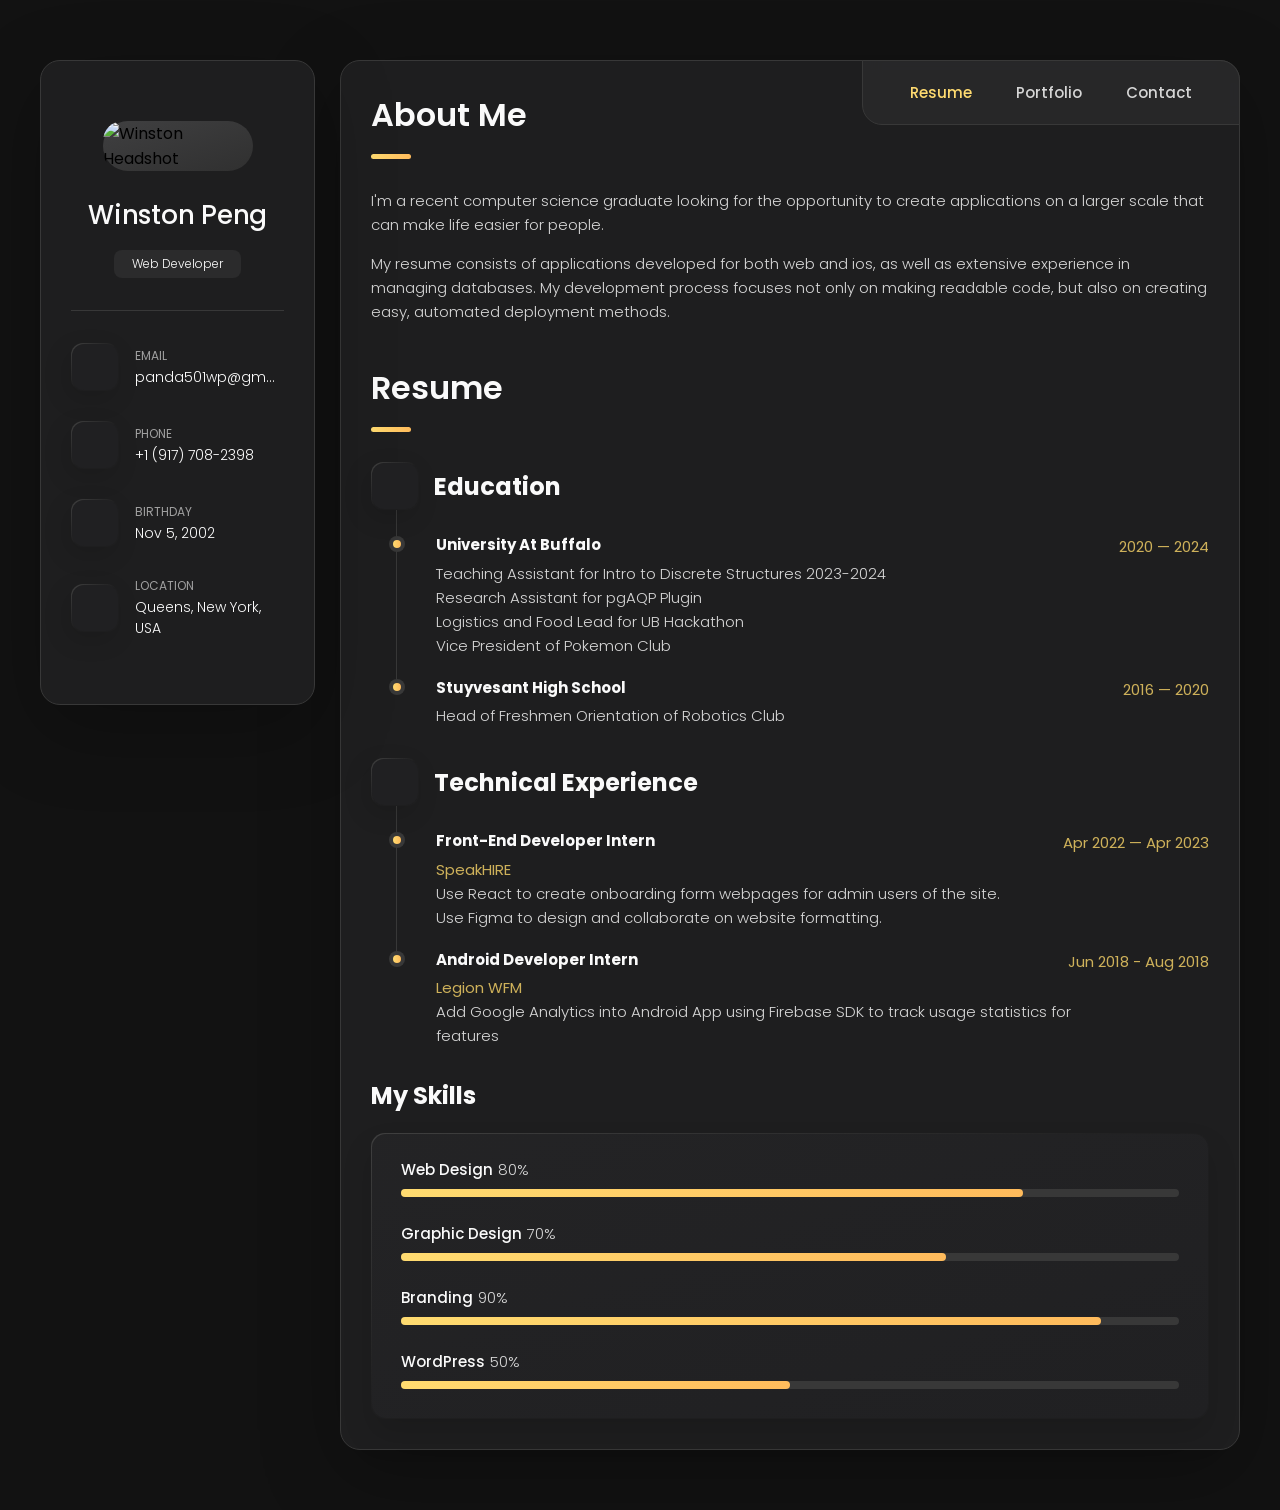
==== commit 5b837803: "Finish portfolio section of website. Add UB Capstone project Add links to all possible projects Add " ====
--- a/index.html
+++ b/index.html
@@ -10,7 +10,7 @@
   <!--
     - favicon
   -->
-  <link rel="shortcut icon" href="./assets/images/logo.ico" type="image/x-icon">
+  <link rel="shortcut icon" href="./assets/images/default-avatar.ico" type="image/x-icon">
 
   <!--
     - custom css link
@@ -23,6 +23,7 @@
   <link rel="preconnect" href="https://fonts.googleapis.com">
   <link rel="preconnect" href="https://fonts.gstatic.com" crossorigin>
   <link href="https://fonts.googleapis.com/css2?family=Poppins:wght@300;400;500;600&display=swap" rel="stylesheet">
+  <link rel="stylesheet" type='text/css' href="https://cdn.jsdelivr.net/gh/devicons/devicon@latest/devicon.min.css">
 </head>
 
 <body>
@@ -164,12 +165,12 @@
 
         <ul class="navbar-list">
 
+          <!-- <li class="navbar-item">
+            <button class="navbar-link  active" data-nav-link>About</button>
+          </li> -->
+
           <li class="navbar-item">
-            <button class="navbar-link  active" data-nav-link>About</button>
-          </li>
-
-          <li class="navbar-item">
-            <button class="navbar-link" data-nav-link>Resume</button>
+            <button class="navbar-link active" data-nav-link>Resume</button>
           </li>
 
           <li class="navbar-item">
@@ -177,10 +178,6 @@
           </li>
 
           <li class="navbar-item">
-            <button class="navbar-link" data-nav-link>Blog</button>
-          </li>
-
-          <li class="navbar-item">
             <button class="navbar-link" data-nav-link>Contact</button>
           </li>
 
@@ -196,7 +193,8 @@
         - #ABOUT
       -->
 
-      <article class="about  active" data-page="about">
+      <!-- <article class="about active" data-page="about"> -->
+      <article class="about">
 
         <header>
           <h2 class="h2 article-title">About me</h2>
@@ -403,7 +401,26 @@
         - #RESUME
       -->
 
-      <article class="resume" data-page="resume">
+      <article class="resume active" data-page="resume">
+
+        <header>
+          <h2 class="h2 article-title">About me</h2>
+        </header>
+
+        <section class="about-text">
+          <p>
+            I'm a recent computer science graduate looking for the opportunity to create applications on a larger scale that can make life easier for people.
+            <!-- I'm Creative Director and UI/UX Designer from Sydney, Australia, working in web development and print media. I enjoy turning complex problems into simple, beautiful and intuitive designs.  -->
+          </p>
+
+          <p>
+            My resume consists of applications developed for both web and ios, as well as extensive experience in managing databases.
+            <!-- I focus on making projects that would make life easier for myself, or give people the opportunity to share things with other people that would make life eaiser for them. -->
+            My development process focuses not only on making readable code, but also on creating easy, automated deployment methods.
+            <!-- Each of my projects have a focus on creating a product that is not only easy to use, but also easy to develop for, and contribute to. -->
+            <!-- My job is to build your website so that it is functional and user-friendly but at the same time attractive. Moreover, I add personal touch to your product and make sure that is eye-catching and easy to use. My aim is to bring across your message and identity in the most creative way. I created web design for many famous brand companies.  -->
+          </p>
+        </section>
 
         <header>
           <h2 class="h2 article-title">Resume</h2>
@@ -423,23 +440,29 @@
 
             <li class="timeline-item">
 
-              <h4 class="h4 timeline-item-title">University at Buffalo</h4>
-
-              <span>2020 — 2024</span>
+              <div class="timeline-item-title-container">
+                <h4 class="h4 timeline-item-title">University at Buffalo</h4>
+                <span class="timeline-date">2020 — 2024</span>
+              </div>
 
               <p class="timeline-text">
+                Teaching Assistant for Intro to Discrete Structures 2023-2024<br>
+                Research Assistant for pgAQP Plugin<br>
+                Logistics and Food Lead for UB Hackathon<br>
+                Vice President of Pokemon Club
               </p>
 
             </li>
 
             <li class="timeline-item">
 
-              <h4 class="h4 timeline-item-title">Stuyvesant High School</h4>
-
-              <span>2016 — 2020</span>
+              <div class="timeline-item-title-container">
+                <h4 class="h4 timeline-item-title">Stuyvesant High School</h4>
+                <span class="timeline-date">2016 — 2020</span>
+              </div>
 
               <p class="timeline-text">
-                Robotics Club -- Head of Freshmen Orientation
+                Head of Freshmen Orientation of Robotics Club
               </p>
 
             </li>
@@ -455,51 +478,36 @@
               <ion-icon name="book-outline"></ion-icon>
             </div>
 
-            <h3 class="h3">Experience</h3>
+            <h3 class="h3">Technical Experience</h3>
           </div>
 
           <ol class="timeline-list">
 
             <li class="timeline-item">
 
-              <h4 class="h4 timeline-item-title">Creative director</h4>
-
-              <span>2015 — Present</span>
+              <div class="timeline-item-title-container">
+                <h4 class="h4 timeline-item-title">Front-end Developer Intern</h4>
+                <span class="timeline-date">Apr 2022 — Apr 2023</span>
+              </div>
+              <span>SpeakHIRE</span>
 
               <p class="timeline-text">
-                Nemo enim ipsam voluptatem blanditiis praesentium voluptum delenit atque corrupti, quos dolores et qvuas
-                molestias
-                exceptur.
+                Use React to create onboarding form webpages for admin users of the site.<br>
+                Use Figma to design and collaborate on website formatting.
               </p>
 
             </li>
 
             <li class="timeline-item">
-
-              <h4 class="h4 timeline-item-title">Art director</h4>
-
-              <span>2013 — 2015</span>
+              <div class="timeline-item-title-container">
+                <h4 class="h4 timeline-item-title">Android Developer Intern</h4>
+                <span class="timeline-date">Jun 2018 - Aug 2018</span>
+              </div>
+              <span>Legion WFM</span>
 
               <p class="timeline-text">
-                Nemo enims ipsam voluptatem, blanditiis praesentium voluptum delenit atque corrupti, quos dolores et
-                quas molestias
-                exceptur.
+                Add Google Analytics into Android App using Firebase SDK to track usage statistics for features
               </p>
-
-            </li>
-
-            <li class="timeline-item">
-
-              <h4 class="h4 timeline-item-title">Web designer</h4>
-
-              <span>2010 — 2013</span>
-
-              <p class="timeline-text">
-                Nemo enims ipsam voluptatem, blanditiis praesentium voluptum delenit atque corrupti, quos dolores et
-                quas molestias
-                exceptur.
-              </p>
-
             </li>
 
           </ol>
@@ -508,7 +516,7 @@
 
         <section class="skill">
 
-          <h3 class="h3 skills-title">My skills</h3>
+          <h3 class="h3 skills-title">My Skills</h3>
 
           <ul class="skills-list content-card">
 
@@ -641,6 +649,36 @@
           </div>
 
           <ul class="project-list">
+
+
+            <li class="project-item  active" data-filter-item data-category="applications">
+              <a href="https://test-00-c77de.web.app">
+
+                <figure class="project-img">
+                  <div class="project-item-icon-box">
+                    <ion-icon name="eye-outline"></ion-icon>
+                  </div>
+
+                  <img src="./assets/images/project-dice-calculator2.png" alt="Angular Dice Calculator App" loading="lazy">
+                </figure>
+
+                <h3 class="project-title">Dice Calculator</h3>
+
+                <p class="project-category">
+                  <i class="project-icon devicon-angular-plain"></i>
+                  <i class="project-icon devicon-tailwindcss-plain"></i>
+                  <i class="project-icon devicon-firebase-plain-wordmark"></i>
+                  <i class="project-icon devicon-sass-original"></i>
+                  <i class="project-icon devicon-karma-plain"></i>
+                  <i class="project-icon devicon-rxjs-plain"></i>
+                  <i class="project-icon devicon-angularmaterial-plain"></i>
+                </p>
+                <p class="project-category">Angular Project</p>
+                <p class="project-category">
+                  Instantly calculates probability of reaching certain numbers when rolling a set of dice
+                </p>
+              </a>
+            </li>
 
             <li class="project-item active">
               <a href="https://project442jjaws.mooo.com/jjaws/">
@@ -649,11 +687,17 @@
                     <ion-icon name="eye-outline"></ion-icon>
                   </div>
 
-                  <img src="./assets/images/project442jjaws.png" alt="TA Scheduler" loading="lazy">
+                  <img src="./assets/images/project442jjaws2.png" alt="TA Scheduler" loading="lazy">
                 </figure>
-                <h3 class="project-title">Online OH (A Scheduler Aid for TA's)</h3>
+                <h3 class="project-title">Online OH</h3>
+                <p class="project-category">
+                  <i class="project-icon devicon-php-plain"></i>
+                  <i class="project-icon devicon-mariadb-original-wordmark"></i>
+                  <i class="project-icon devicon-apache-line-wordmark"></i>
+                </p>
 
                 <p class="project-category">PHP Project with phpMyAdmin</p>
+                <p class="project-category">Helps teaching assistants coordinate schedules, and communicate with students</p>
               </a>
             </li>
 
@@ -664,143 +708,137 @@
                     <ion-icon name="eye-outline"></ion-icon>
                   </div>
 
+                  <!-- Image Dimensions: 2880 x 1598 -->
                   <img src="./assets/images/project312jesse.png" alt="Project 312" loading="lazy">
                 </figure>
 
-                <h3 class="project-title">Picture Sharing Site</h3>
+                <h3 class="project-title">
+                  Picture Sharing Site &nbsp;
+                </h3>
+
+                <p class="project-category">
+                  <!-- <i style="font-size: 1em;" class="devicon-mongodb-plain-wordmark"></i> -->
+                  <i class="project-icon devicon-mongodb-plain-wordmark"></i>
+                  <i class="project-icon devicon-flask-original-wordmark"></i>
+                  <i class="project-icon devicon-uwsgi-plain"></i>
+                  <i class="project-icon devicon-digitalocean-original-wordmark"></i>
+                  <i class="project-icon devicon-socketio-original-wordmark"></i>
+                  <i class="project-icon devicon-docker-plain-wordmark"></i>
+                </p>
 
                 <p class="project-category">Flask Project with Websockets</p>
-
+                <p class="project-category">Allows account holders to send images to other users</p>
+
+                <!-- <p class="project-category">
+                  <p>Flask <i class="project-icon devicon-flask-original"></i> </p>
+                  <p>Apache <i class="project-icon devicon-apache-plain"></i> </p>
+                  <p>MySQL <i class="project-icon devicon-mysql-original"></i> </p>
+                  <p>Digital Ocean <i class="project-icon devicon-digitalocean-original"></i> </p>
+                </p> -->
+
+                <!-- <p class="project-category">
+                  <i class="project-icon devicon-flask-original"></i>
+                  <i class="project-icon devicon-apache-plain"></i>
+                  <i class="project-icon devicon-mysql-original"></i>
+                  <i class="project-icon devicon-digitalocean-original"></i>
+                </p> -->
+
+                <!-- <p class="project-category">
+                  <img class="project-icon-image" src="https://cdn.jsdelivr.net/gh/devicons/devicon@latest/icons/flask/flask-original-wordmark.svg" />
+                  <img class="project-icon-image" src="https://cdn.jsdelivr.net/gh/devicons/devicon@latest/icons/mysql/mysql-plain-wordmark.svg" />
+                  <img class="project-icon-image" src="https://cdn.jsdelivr.net/gh/devicons/devicon@latest/icons/apache/apache-plain-wordmark.svg" />
+                  <img class="project-icon-image" src="https://cdn.jsdelivr.net/gh/devicons/devicon@latest/icons/digitalocean/digitalocean-original-wordmark.svg" />
+                </p> -->
               </a>
             </li>
 
             <li class="project-item  active" data-filter-item data-category="web design">
-              <a href="#">
+              <a href="assets/images/project-speakhire2.png">
+
+                <figure class="project-img">
+                  <div class="project-item-icon-box">
+                    <ion-icon name="eye-off-outline"></ion-icon>
+                  </div>
+
+                  <!-- Dimensions of image: 2880 x 1484 -- this is the only image with dimensions that are difficult to change -->
+
+                  <img src="./assets/images/project-speakhire2.png" alt="fundo" loading="lazy">
+                </figure>
+
+                <h3 class="project-title">SpeakHIRE Admin Page</h3>
+
+                <p class="project-category">
+                  <i class="project-icon devicon-react-original-wordmark"></i>
+                  <i class="project-icon devicon-postgresql-plain-wordmark"></i>
+                  <i class="project-icon devicon-trello-plain-wordmark"></i>
+                  <i class="project-icon devicon-oauth-plain"></i>
+                  <i class="project-icon devicon-materialui-plain"></i>
+                  <i class="project-icon devicon-figma-plain"></i>
+                </p>
+
+                <p class="project-category">
+                  React Internship Project
+                </p>
+                <p class="project-category">
+                  Webpage created to be used in-house to help employees track, and maintain connections with clients
+                </p>
+
+              </a>
+            </li>
+
+            <li class="project-item  active" data-filter-item data-category="web design">
+              <a href="https://creativepenguin.github.io/ggj-2024/">
 
                 <figure class="project-img">
                   <div class="project-item-icon-box">
                     <ion-icon name="eye-outline"></ion-icon>
                   </div>
 
-                  <img src="./assets/images/project-3.jpg" alt="fundo" loading="lazy">
+                  <img src="./assets/images/project-ggj.png" alt="global game jam 2024" loading="lazy">
                 </figure>
 
-                <h3 class="project-title">Fundo</h3>
-
-                <p class="project-category">Web design</p>
-
-              </a>
-            </li>
-
-            <li class="project-item  active" data-filter-item data-category="applications">
-              <a href="#">
+                <h3 class="project-title">Tamago Tripath-e</h3>
+
+                <p class="project-category">
+                  <i class="project-icon devicon-react-original-wordmark"></i>
+                  <i class="project-icon devicon-githubactions-plain"></i>
+                </p>
+                <p class="project-category">React Project</p>
+                <p class="project-category">
+                  Series of minigames created themed around Unviersity at Buffalo President Satish K Tripathi
+                </p>
+              </a>
+            </li>
+
+            <li class="project-item  active" data-filter-item data-category="app design">
+              <a href="assets/images/project-rate-my-professor.png">
 
                 <figure class="project-img">
                   <div class="project-item-icon-box">
-                    <ion-icon name="eye-outline"></ion-icon>
+                    <ion-icon name="eye-off-outline"></ion-icon>
                   </div>
 
-                  <img src="./assets/images/project-4.png" alt="brawlhalla" loading="lazy">
+                  <img src="./assets/images/project-rate-my-professor.png" alt="metaspark" loading="lazy">
                 </figure>
 
-                <h3 class="project-title">Brawlhalla</h3>
-
-                <p class="project-category">Applications</p>
-
-              </a>
-            </li>
-
-            <li class="project-item  active" data-filter-item data-category="web design">
-              <a href="#">
-
-                <figure class="project-img">
-                  <div class="project-item-icon-box">
-                    <ion-icon name="eye-outline"></ion-icon>
-                  </div>
-
-                  <img src="./assets/images/project-5.png" alt="dsm." loading="lazy">
-                </figure>
-
-                <h3 class="project-title">DSM.</h3>
-
-                <p class="project-category">Web design</p>
-
-              </a>
-            </li>
-
-            <li class="project-item  active" data-filter-item data-category="web design">
-              <a href="#">
-
-                <figure class="project-img">
-                  <div class="project-item-icon-box">
-                    <ion-icon name="eye-outline"></ion-icon>
-                  </div>
-
-                  <img src="./assets/images/project-6.png" alt="metaspark" loading="lazy">
-                </figure>
-
-                <h3 class="project-title">MetaSpark</h3>
-
-                <p class="project-category">Web design</p>
-
-              </a>
-            </li>
-
-            <li class="project-item  active" data-filter-item data-category="web development">
-              <a href="#">
-
-                <figure class="project-img">
-                  <div class="project-item-icon-box">
-                    <ion-icon name="eye-outline"></ion-icon>
-                  </div>
-
-                  <img src="./assets/images/project-7.png" alt="summary" loading="lazy">
-                </figure>
-
-                <h3 class="project-title">Summary</h3>
-
-                <p class="project-category">Web development</p>
-
-              </a>
-            </li>
-
-            <li class="project-item  active" data-filter-item data-category="applications">
-              <a href="#">
-
-                <figure class="project-img">
-                  <div class="project-item-icon-box">
-                    <ion-icon name="eye-outline"></ion-icon>
-                  </div>
-
-                  <img src="./assets/images/project-8.jpg" alt="task manager" loading="lazy">
-                </figure>
-
-                <h3 class="project-title">Task Manager</h3>
-
-                <p class="project-category">Applications</p>
-
-              </a>
-            </li>
-
-            <li class="project-item  active" data-filter-item data-category="web development">
-              <a href="#">
-
-                <figure class="project-img">
-                  <div class="project-item-icon-box">
-                    <ion-icon name="eye-outline"></ion-icon>
-                  </div>
-
-                  <img src="./assets/images/project-9.png" alt="arrival" loading="lazy">
-                </figure>
-
-                <h3 class="project-title">Arrival</h3>
-
-                <p class="project-category">Web development</p>
+                <h3 class="project-title">UB Rate My Professor</h3>
+
+                <p class="project-category">
+                  <i class="project-icon devicon-apple-original"></i>
+                  <i class="project-icon devicon-swift-plain-wordmark"></i>      
+                  <i class="project-icon devicon-xcode-plain"></i>
+                </p>
+                <p class="project-category">IOS App</p>
+                <p class="project-category">
+                  Allows users to give professors star ratings, and share opinions about each professor's teaching ability
+                </p>
 
               </a>
             </li>
 
           </ul>
+
+          <iframe width="100%" height="500px" src="https://sway.cloud.microsoft/s/6RpvAa9J8If4x7nA/embed" frameborder="0" marginheight="0" marginwidth="0" max-width="100%" sandbox="allow-forms allow-modals allow-orientation-lock allow-popups allow-same-origin allow-scripts" scrolling="no" style="border: none; max-width: 100%; max-height: 100vh" allowfullscreen mozallowfullscreen msallowfullscreen webkitallowfullscreen></iframe>
 
         </section>
 
--- a/assets/css/style.css
+++ b/assets/css/style.css
@@ -804,6 +804,17 @@
   margin-bottom: 7px;
 }
 
+.timeline-item-title-container {
+  display: grid;
+  grid-template-columns: 1fr 1fr;
+}
+
+.timeline-date {
+  /* position: absolute;
+  right: 0; */
+  justify-self: end;
+}
+
 .timeline-list span {
   color: var(--vegas-gold);
   font-weight: var(--fw-400);
@@ -1033,6 +1044,20 @@
   color: var(--light-gray-70);
   font-size: var(--fs-6);
   font-weight: var(--fw-300);
+}
+
+.project-icons {
+  display: inline-block;
+  color: var(--light-gray-70);
+}
+
+.project-icon {
+  font-size: 2em;
+}
+
+.project-icon-image {
+  width: 20px;
+  height: 20px;
 }
 
 
@@ -1564,7 +1589,10 @@
 
   /* portfolio and blog grid */
 
-  .project-list, .blog-posts-list { grid-template-columns: 1fr 1fr; }
+  .project-list, .blog-posts-list { 
+    grid-template-columns: 1fr 1fr; 
+    margin-bottom: 25px;
+  }
 
 
 
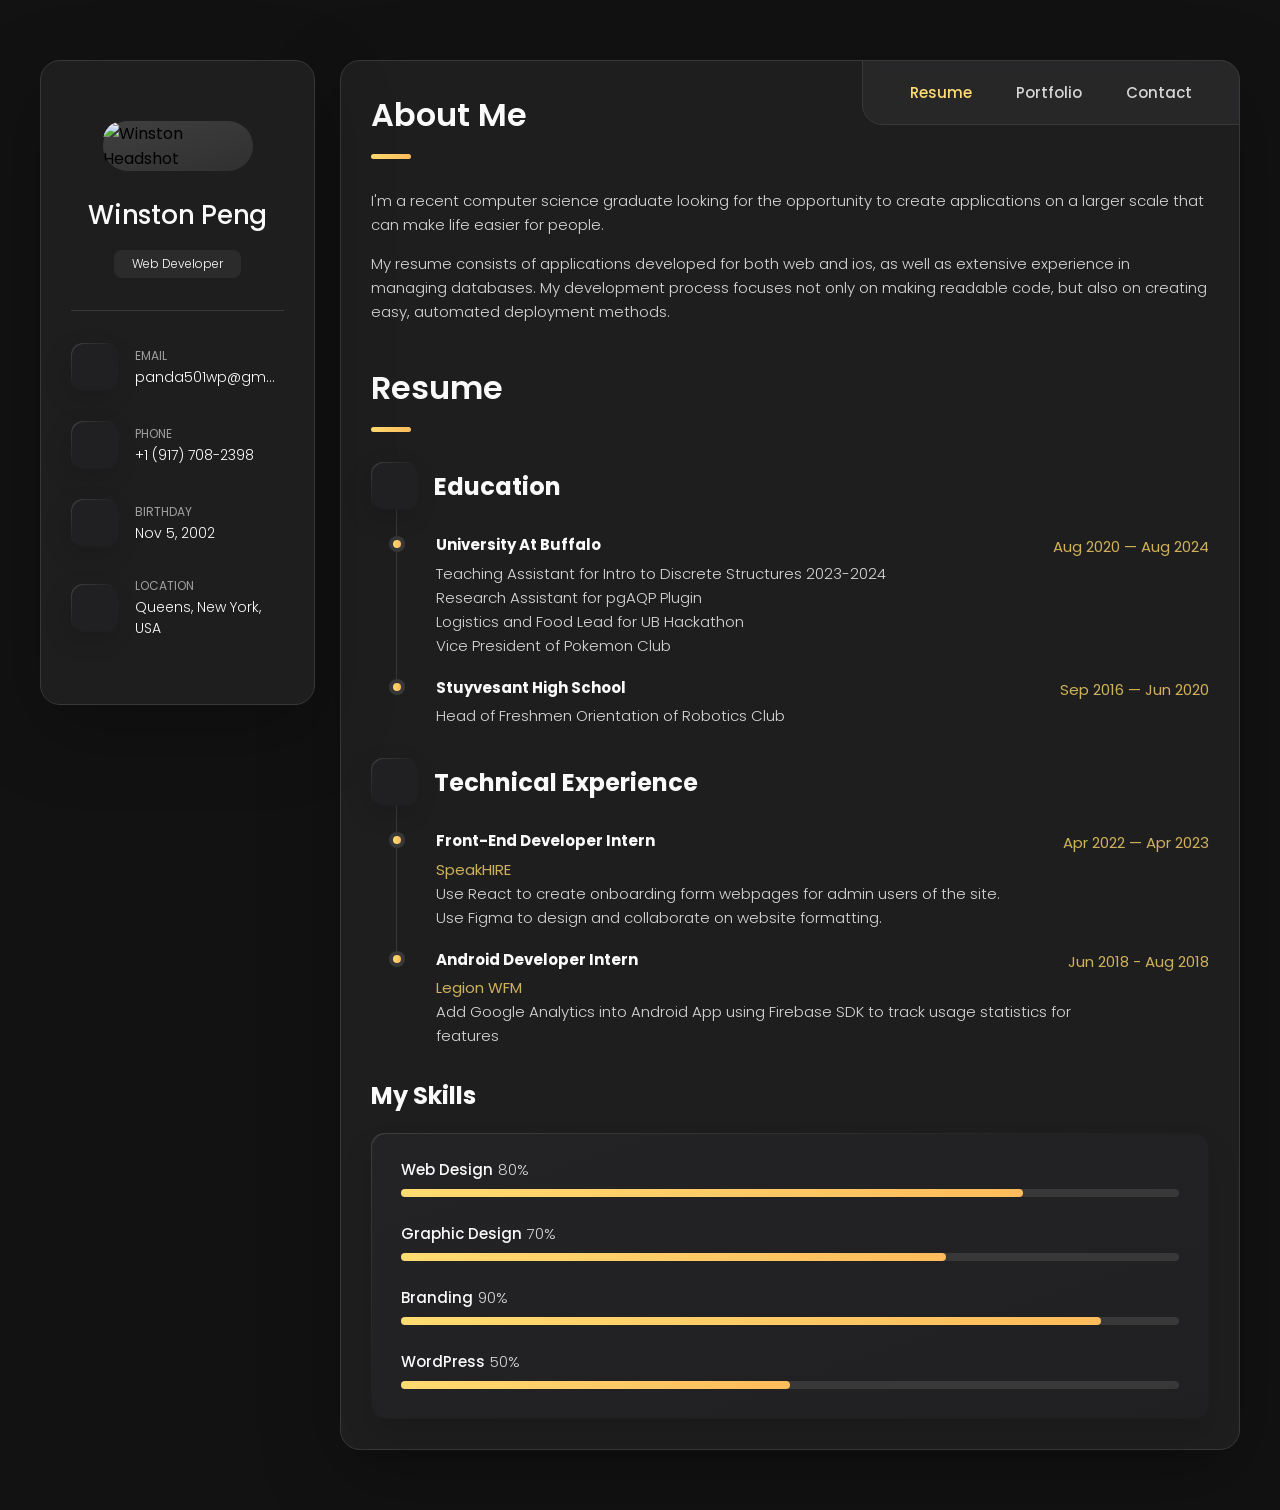
==== commit fea6d20d: "Change dates so formatting is all consistent" ====
--- a/index.html
+++ b/index.html
@@ -442,7 +442,7 @@
 
               <div class="timeline-item-title-container">
                 <h4 class="h4 timeline-item-title">University at Buffalo</h4>
-                <span class="timeline-date">2020 — 2024</span>
+                <span class="timeline-date">Aug 2020 — Aug 2024</span>
               </div>
 
               <p class="timeline-text">
@@ -458,7 +458,7 @@
 
               <div class="timeline-item-title-container">
                 <h4 class="h4 timeline-item-title">Stuyvesant High School</h4>
-                <span class="timeline-date">2016 — 2020</span>
+                <span class="timeline-date">Sep 2016 — Jun 2020</span>
               </div>
 
               <p class="timeline-text">
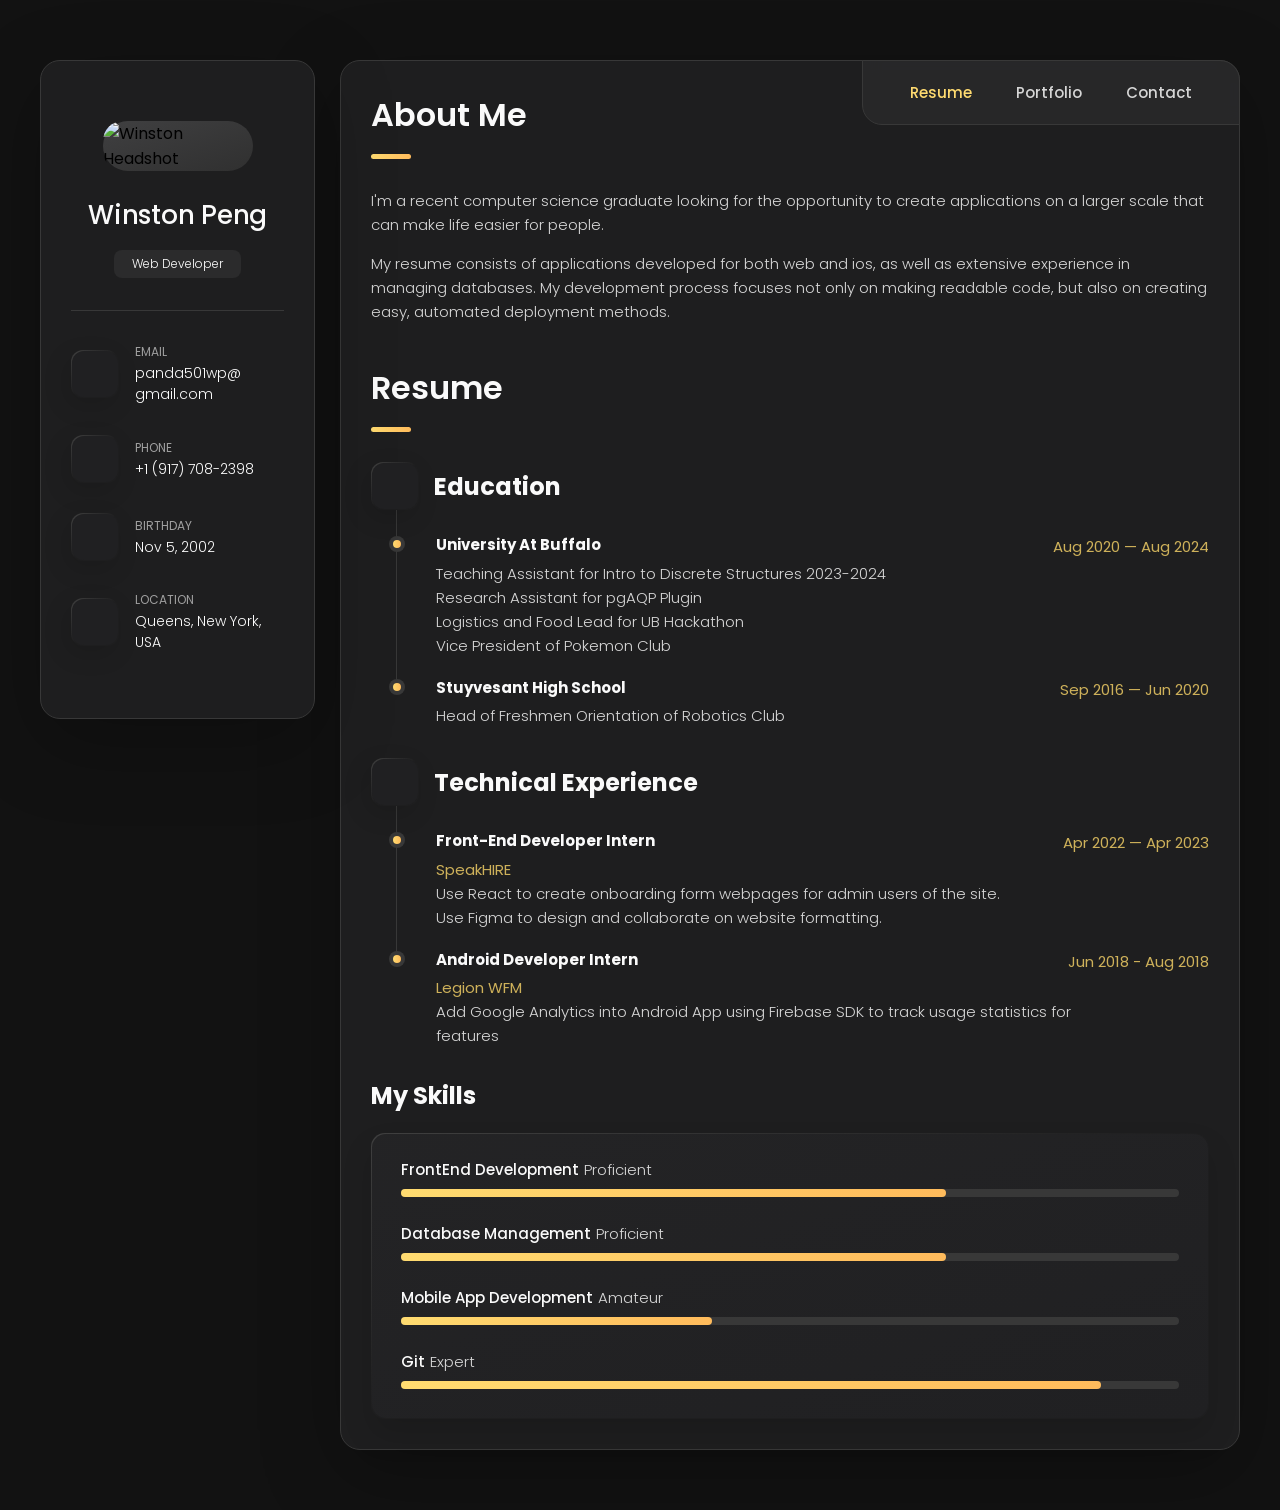
==== commit f10eb12a: "use formspree to add working contact form" ====
--- a/index.html
+++ b/index.html
@@ -77,7 +77,7 @@
             <div class="contact-info">
               <p class="contact-title">Email</p>
 
-              <a href="mailto:panda501wp@gmail.com" class="contact-link">panda501wp@gmai.com</a>
+              <a href="mailto:panda501wp@gmail.com" class="contact-link">panda501wp@<br>gmail.com</a>
             </div>
 
           </li>
@@ -523,21 +523,8 @@
             <li class="skills-item">
 
               <div class="title-wrapper">
-                <h5 class="h5">Web design</h5>
-                <data value="80">80%</data>
-              </div>
-
-              <div class="skill-progress-bg">
-                <div class="skill-progress-fill" style="width: 80%;"></div>
-              </div>
-
-            </li>
-
-            <li class="skills-item">
-
-              <div class="title-wrapper">
-                <h5 class="h5">Graphic design</h5>
-                <data value="70">70%</data>
+                <h5 class="h5">FrontEnd Development</h5>
+                <data value="70">Proficient</data>
               </div>
 
               <div class="skill-progress-bg">
@@ -549,25 +536,38 @@
             <li class="skills-item">
 
               <div class="title-wrapper">
-                <h5 class="h5">Branding</h5>
-                <data value="90">90%</data>
+                <h5 class="h5">Database Management</h5>
+                <data value="70">Proficient</data>
+              </div>
+
+              <div class="skill-progress-bg">
+                <div class="skill-progress-fill" style="width: 70%;"></div>
+              </div>
+
+            </li>
+
+            <li class="skills-item">
+
+              <div class="title-wrapper">
+                <h5 class="h5">Mobile App Development</h5>
+                <data value="40">Amateur</data>
+              </div>
+
+              <div class="skill-progress-bg">
+                <div class="skill-progress-fill" style="width: 40%;"></div>
+              </div>
+
+            </li>
+
+            <li class="skills-item">
+
+              <div class="title-wrapper">
+                <h5 class="h5">Git</h5>
+                <data value="90">Expert</data>
               </div>
 
               <div class="skill-progress-bg">
                 <div class="skill-progress-fill" style="width: 90%;"></div>
-              </div>
-
-            </li>
-
-            <li class="skills-item">
-
-              <div class="title-wrapper">
-                <h5 class="h5">WordPress</h5>
-                <data value="50">50%</data>
-              </div>
-
-              <div class="skill-progress-bg">
-                <div class="skill-progress-fill" style="width: 50%;"></div>
               </div>
 
             </li>
@@ -838,6 +838,7 @@
 
           </ul>
 
+          <h3 class="h3 skills-title">University at Buffalo Experience ePortfolio</h3>
           <iframe width="100%" height="500px" src="https://sway.cloud.microsoft/s/6RpvAa9J8If4x7nA/embed" frameborder="0" marginheight="0" marginwidth="0" max-width="100%" sandbox="allow-forms allow-modals allow-orientation-lock allow-popups allow-same-origin allow-scripts" scrolling="no" style="border: none; max-width: 100%; max-height: 100vh" allowfullscreen mozallowfullscreen msallowfullscreen webkitallowfullscreen></iframe>
 
         </section>
@@ -898,9 +899,14 @@
 
         <section class="mapbox" data-mapbox>
           <figure>
-            <iframe
+            <!-- <iframe
               src="https://www.google.com/maps/embed?pb=!1m18!1m12!1m3!1d199666.5651251294!2d-121.58334177520186!3d38.56165006739519!2m3!1f0!2f0!3f0!3m2!1i1024!2i768!4f13.1!3m3!1m2!1s0x809ac672b28397f9%3A0x921f6aaa74197fdb!2sSacramento%2C%20CA%2C%20USA!5e0!3m2!1sen!2sbd!4v1647608789441!5m2!1sen!2sbd"
-              width="400" height="300" loading="lazy"></iframe>
+
+              width="400" height="300" loading="lazy"></iframe> -->
+            <iframe 
+              src="https://www.google.com/maps/embed?pb=!1m18!1m12!1m3!1d193731.75703303562!2d-74.0359472797636!3d40.650636349543404!2m3!1f0!2f0!3f0!3m2!1i1024!2i768!4f13.1!3m3!1m2!1s0x89c24369470a592b%3A0x4109d18b6c5c7b05!2sQueens%2C%20NY!5e0!3m2!1sen!2sus!4v1740268182130!5m2!1sen!2sus" 
+              width="400" height="300" style="border:0;" allowfullscreen="" loading="lazy" referrerpolicy="no-referrer-when-downgrade">
+            </iframe>
           </figure>
         </section>
 
@@ -908,17 +914,19 @@
 
           <h3 class="h3 form-title">Contact Form</h3>
 
-          <form action="#" class="form" data-form>
+          <!-- <form action="mailto:wpeng2@buffalo.edu" method="post" enctype="text/plain" class="form" data-form> -->
+          <!-- <form action="http://formspree.io/pet8u5qrl@mozmail.com" method="post" enctype="text/plain" class="form" data-form> -->
+          <form action="https://formspree.io/f/xyzkanzr" method="post" class="form" data-form>
 
             <div class="input-wrapper">
-              <input type="text" name="fullname" class="form-input" placeholder="Full name" required data-form-input>
-
-              <input type="email" name="email" class="form-input" placeholder="Email address" required data-form-input>
+              <input name="name" type="text" name="fullname" class="form-input" placeholder="Full name" required data-form-input>
+
+              <input name="email" type="email" name="email" class="form-input" placeholder="Email address" required data-form-input>
             </div>
 
             <textarea name="message" class="form-input" placeholder="Your Message" required data-form-input></textarea>
 
-            <button class="form-btn" type="submit" disabled data-form-btn>
+            <button class="form-btn" type="submit" data-form-btn>
               <ion-icon name="paper-plane"></ion-icon>
               <span>Send Message</span>
             </button>
